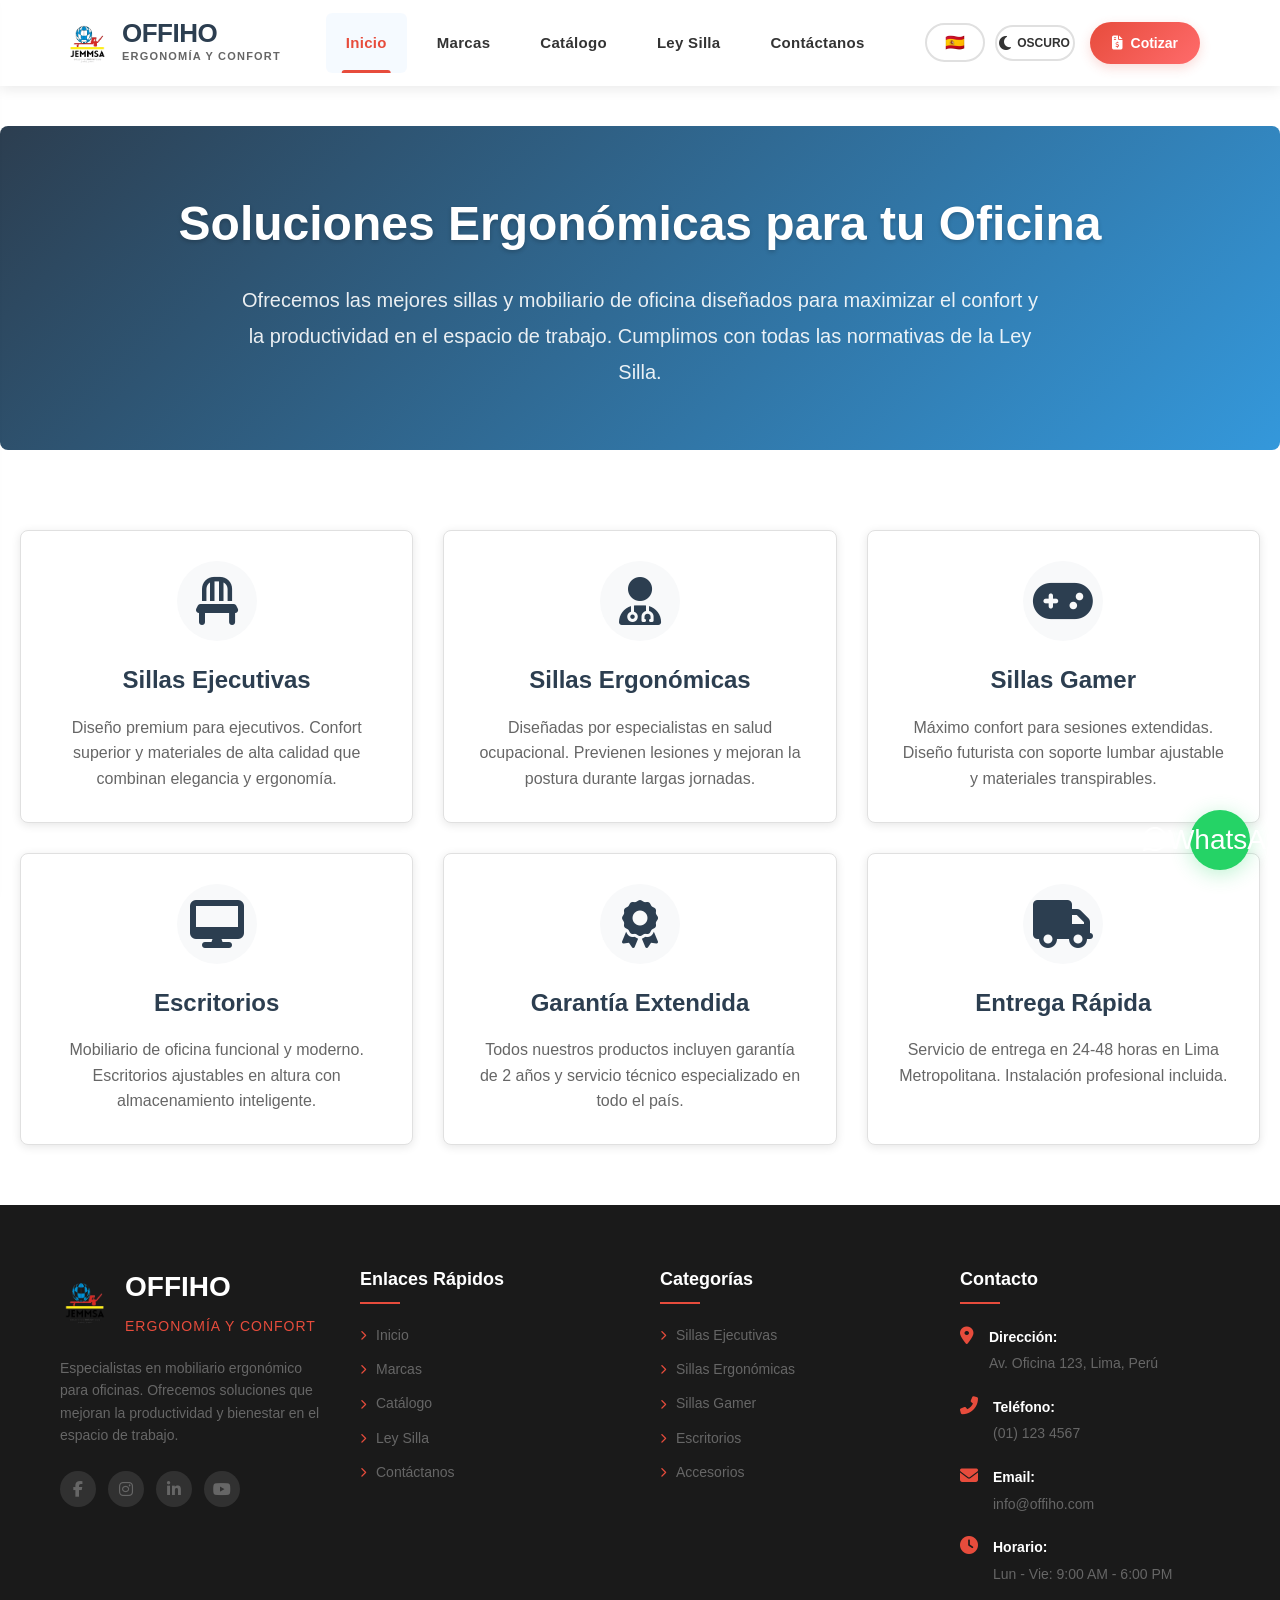
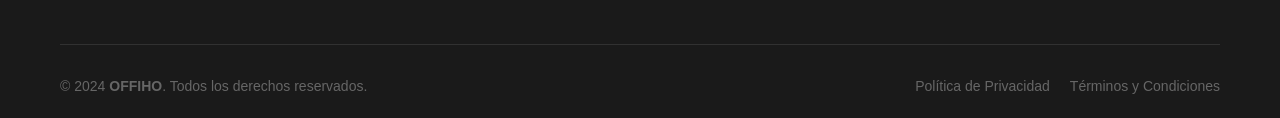
==== index.html @ 3b5506c3 "commit" ====
<!DOCTYPE html>
<html lang="es">
<head>
    <meta charset="UTF-8">
    <meta name="viewport" content="width=device-width, initial-scale=1.0">
    <title>OFFIHO - Soluciones Ergonómicas para Oficina</title>

    <link rel="stylesheet" href="css/styles.css">
    <link rel="stylesheet" href="css/index.css">
    <link rel="stylesheet" href="https://cdnjs.cloudflare.com/ajax/libs/font-awesome/6.4.0/css/all.min.css">
</head>
<body class="theme-transition">
    <!-- El header se cargará dinámicamente aquí -->
    
    <!-- Contenido principal -->
    <main class="main-content">
        <div class="hero-section">
            <h1 class="hero-title" data-translate="heroTitle">Soluciones Ergonómicas para tu Oficina</h1>
            <p class="hero-subtitle" data-translate="heroSubtitle">
                Ofrecemos las mejores sillas y mobiliario de oficina diseñados para maximizar 
                el confort y la productividad en el espacio de trabajo. Cumplimos con todas 
                las normativas de la Ley Silla.
            </p>
        </div>

        <div class="content-grid">
            <div class="content-card">
                <div class="card-icon">
                    <i class="fas fa-chair"></i>
                </div>
                <h3 class="card-title" data-translate="executiveChairs">Sillas Ejecutivas</h3>
                <p class="card-text" data-translate="executiveDesc">
                    Diseño premium para ejecutivos. Confort superior y materiales de alta calidad 
                    que combinan elegancia y ergonomía.
                </p>
            </div>

            <div class="content-card">
                <div class="card-icon">
                    <i class="fas fa-user-md"></i>
                </div>
                <h3 class="card-title" data-translate="ergonomicChairs">Sillas Ergonómicas</h3>
                <p class="card-text" data-translate="ergonomicDesc">
                    Diseñadas por especialistas en salud ocupacional. Previenen lesiones y mejoran 
                    la postura durante largas jornadas.
                </p>
            </div>

            <div class="content-card">
                <div class="card-icon">
                    <i class="fas fa-gamepad"></i>
                </div>
                <h3 class="card-title" data-translate="gamingChairs">Sillas Gamer</h3>
                <p class="card-text" data-translate="gamingDesc">
                    Máximo confort para sesiones extendidas. Diseño futurista con soporte lumbar 
                    ajustable y materiales transpirables.
                </p>
            </div>

            <div class="content-card">
                <div class="card-icon">
                    <i class="fas fa-desktop"></i>
                </div>
                <h3 class="card-title" data-translate="desks">Escritorios</h3>
                <p class="card-text" data-translate="desksDesc">
                    Mobiliario de oficina funcional y moderno. Escritorios ajustables en altura 
                    con almacenamiento inteligente.
                </p>
            </div>

            <div class="content-card">
                <div class="card-icon">
                    <i class="fas fa-award"></i>
                </div>
                <h3 class="card-title" data-translate="warranty">Garantía Extendida</h3>
                <p class="card-text" data-translate="warrantyDesc">
                    Todos nuestros productos incluyen garantía de 2 años y servicio técnico 
                    especializado en todo el país.
                </p>
            </div>

            <div class="content-card">
                <div class="card-icon">
                    <i class="fas fa-truck"></i>
                </div>
                <h3 class="card-title" data-translate="fastDelivery">Entrega Rápida</h3>
                <p class="card-text" data-translate="deliveryDesc">
                    Servicio de entrega en 24-48 horas en Lima Metropolitana. Instalación 
                    profesional incluida.
                </p>
            </div>
        </div>
    </main>

    <!-- Contenedor para el footer -->
    <div id="footer-container"></div>
    
    <!-- Script para cargar componentes -->
    <script src="js/components.js"></script>
    <script src="js/main.js"></script>
</body>
</html>
---- css/styles.css ----
/* ===== VARIABLES CSS ===== */
:root {
    /* Colores principales */
    --primary-color: #2c3e50;
    --secondary-color: #e74c3c;
    --accent-color: #3498db;
    
    /* Tema claro por defecto */
    --bg-color: #ffffff;
    --bg-light: #f8f9fa;
    --bg-dark: #1a1a1a;
    --text-color: #333333;
    --text-light: #666666;
    --border-color: #e0e0e0;
    
    /* Sombras y bordes */
    --shadow: 0 2px 10px rgba(0, 0, 0, 0.1);
    --radius: 8px;
    --transition: all 0.3s ease;
}

/* Modo oscuro */
body.dark-mode {
    --bg-color: #1a252f;
    --bg-light: #2c3e50;
    --bg-dark: #0d1117;
    --text-color: #ecf0f1;
    --text-light: #bdc3c7;
    --border-color: #34495e;
    
    /* Mantener colores principales */
    --primary-color: #3498db;
    --secondary-color: #e74c3c;
    --accent-color: #1abc9c;
}

/* ===== ESTILOS BASE ===== */
* {
    margin: 0;
    padding: 0;
    box-sizing: border-box;
}

body {
    font-family: 'Segoe UI', Tahoma, Geneva, Verdana, sans-serif;
    line-height: 1.6;
    color: var(--text-color);
    background-color: var(--bg-color);
    transition: var(--transition);
    display: flex;
    flex-direction: column;
    min-height: 100vh;
}

.container {
    max-width: 1200px;
    margin: 0 auto;
    padding: 0 20px;
}

/* ===== CLASES DE TRANSICIÓN PARA TEMA ===== */
.theme-transition,
.theme-transition *,
.theme-transition *:before,
.theme-transition *:after {
    transition: background-color 0.3s ease, 
                border-color 0.3s ease, 
                color 0.3s ease,
                box-shadow 0.3s ease;
}

/* ===== ESTILOS ADICIONALES PARA JS ===== */

/* Notificaciones */
.notification {
    position: fixed;
    top: 20px;
    right: 20px;
    background: white;
    border-radius: var(--radius);
    box-shadow: 0 5px 20px rgba(0, 0, 0, 0.15);
    padding: 15px 20px;
    min-width: 300px;
    max-width: 400px;
    transform: translateX(400px);
    transition: transform 0.3s ease;
    z-index: 9999;
    display: flex;
    align-items: center;
    justify-content: space-between;
    border-left: 4px solid var(--primary-color);
}

.notification.show {
    transform: translateX(0);
}

.notification-success {
    border-left-color: #28a745;
}

.notification-error {
    border-left-color: #dc3545;
}

.notification-content {
    display: flex;
    align-items: center;
    gap: 10px;
    flex: 1;
}

.notification-content i {
    font-size: 20px;
}

.notification-success .notification-content i {
    color: #28a745;
}

.notification-error .notification-content i {
    color: #dc3545;
}

.notification-close {
    background: none;
    border: none;
    color: var(--text-light);
    cursor: pointer;
    padding: 5px;
    font-size: 14px;
    transition: color 0.3s ease;
}

.notification-close:hover {
    color: var(--text-color);
}

/* Overlay de búsqueda */
.search-overlay {
    position: fixed;
    top: 0;
    left: 0;
    right: 0;
    bottom: 0;
    background-color: rgba(0, 0, 0, 0.8);
    z-index: 9998;
    display: flex;
    align-items: flex-start;
    justify-content: center;
    opacity: 0;
    visibility: hidden;
    transition: all 0.3s ease;
    padding-top: 100px;
}

.search-overlay.active {
    opacity: 1;
    visibility: visible;
}

.search-container {
    background: white;
    border-radius: var(--radius);
    width: 90%;
    max-width: 600px;
    padding: 30px;
    position: relative;
    transform: translateY(-20px);
    transition: transform 0.3s ease;
}

.search-overlay.active .search-container {
    transform: translateY(0);
}

.search-close {
    position: absolute;
    top: 15px;
    right: 15px;
    background: none;
    border: none;
    font-size: 24px;
    color: var(--text-light);
    cursor: pointer;
    padding: 5px;
    transition: color 0.3s ease;
}

.search-close:hover {
    color: var(--text-color);
}

.search-content h3 {
    margin-bottom: 20px;
    color: var(--primary-color);
    text-align: center;
}

.search-input-group {
    display: flex;
    margin-bottom: 20px;
}

.search-input {
    flex: 1;
    padding: 15px;
    border: 2px solid var(--border-color);
    border-radius: var(--radius) 0 0 var(--radius);
    font-size: 16px;
    transition: border-color 0.3s ease;
}

.search-input:focus {
    outline: none;
    border-color: var(--primary-color);
}

.search-submit {
    background-color: var(--primary-color);
    color: white;
    border: none;
    padding: 0 30px;
    border-radius: 0 var(--radius) var(--radius) 0;
    cursor: pointer;
    font-size: 18px;
    transition: background-color 0.3s ease;
}

.search-submit:hover {
    background-color: var(--secondary-color);
}

.search-suggestions {
    margin-top: 20px;
}

.suggestions-title {
    color: var(--text-light);
    margin-bottom: 10px;
    font-size: 14px;
}

.suggestions-tags {
    display: flex;
    flex-wrap: wrap;
    gap: 10px;
}

.suggestions-tags .tag {
    background-color: var(--bg-light);
    color: var(--text-color);
    padding: 8px 15px;
    border-radius: 20px;
    font-size: 14px;
    cursor: pointer;
    transition: all 0.3s ease;
}

.suggestions-tags .tag:hover {
    background-color: var(--primary-color);
    color: white;
}

/* Formularios */
.form-group {
    margin-bottom: 20px;
}

.form-group label {
    display: block;
    margin-bottom: 8px;
    font-weight: 500;
    color: var(--text-color);
}

.form-control {
    width: 100%;
    padding: 12px 15px;
    border: 2px solid var(--border-color);
    border-radius: var(--radius);
    font-size: 16px;
    transition: all 0.3s ease;
    background-color: white;
}

.form-control:focus {
    outline: none;
    border-color: var(--primary-color);
    box-shadow: 0 0 0 3px rgba(44, 62, 80, 0.1);
}

textarea.form-control {
    min-height: 120px;
    resize: vertical;
}

/* Estados de validación */
.is-invalid .form-control {
    border-color: #dc3545;
}

.is-invalid .form-control:focus {
    border-color: #dc3545;
    box-shadow: 0 0 0 3px rgba(220, 53, 69, 0.1);
}

.is-valid .form-control {
    border-color: #28a745;
}

.invalid-feedback {
    color: #dc3545;
    font-size: 14px;
    margin-top: 5px;
}

/* Botones */
.btn {
    display: inline-block;
    padding: 12px 30px;
    background-color: var(--primary-color);
    color: white;
    border: none;
    border-radius: var(--radius);
    font-size: 16px;
    font-weight: 500;
    cursor: pointer;
    text-decoration: none;
    transition: all 0.3s ease;
    text-align: center;
}

.btn:hover {
    background-color: var(--secondary-color);
    transform: translateY(-2px);
    box-shadow: 0 5px 15px rgba(0, 0, 0, 0.1);
}

.btn-primary {
    background-color: var(--primary-color);
}

.btn-secondary {
    background-color: var(--secondary-color);
}

.btn-outline {
    background-color: transparent;
    border: 2px solid var(--primary-color);
    color: var(--primary-color);
}

.btn-outline:hover {
    background-color: var(--primary-color);
    color: white;
}

/* Preloader */
#preloader {
    position: fixed;
    top: 0;
    left: 0;
    right: 0;
    bottom: 0;
    background-color: white;
    z-index: 9999;
    display: flex;
    align-items: center;
    justify-content: center;
    transition: opacity 0.3s ease;
}

#preloader.loaded {
    opacity: 0;
}

.loader {
    width: 50px;
    height: 50px;
    border: 3px solid var(--bg-light);
    border-top-color: var(--primary-color);
    border-radius: 50%;
    animation: spin 1s linear infinite;
}

@keyframes spin {
    to {
        transform: rotate(360deg);
    }
}

/* ===== TEMAS ===== */
.theme-transition {
    transition: var(--transition);
}

/* ===== MEDIA QUERIES GLOBALES ===== */
@media (max-width: 768px) {
    .container {
        padding: 0 15px;
    }
    
    .notification {
        min-width: auto;
        width: calc(100% - 40px);
        right: 20px;
        left: 20px;
    }
    
    .search-overlay {
        padding-top: 50px;
    }
    
    .search-container {
        width: 95%;
        padding: 20px;
    }
    
    .suggestions-tags {
        justify-content: center;
    }
}

@media (max-width: 480px) {
    .container {
        padding: 0 10px;
    }
}
---- css/index.css ----
/* ===== ESTILOS ESPECÍFICOS PARA INDEX.HTML ===== */

/* Contenido principal */
.main-content {
    flex: 1;
    padding: 40px 0;
}

/* Sección hero */
.hero-section {
    text-align: center;
    padding: 60px 20px;
    background: linear-gradient(135deg, var(--primary-color), var(--accent-color));
    color: white;
    margin-bottom: 60px;
    border-radius: var(--radius);
}

.hero-title {
    font-size: 48px;
    margin-bottom: 20px;
    font-weight: 700;
    text-shadow: 0 2px 4px rgba(0, 0, 0, 0.2);
}

.hero-subtitle {
    font-size: 20px;
    max-width: 800px;
    margin: 0 auto;
    opacity: 0.9;
    line-height: 1.8;
}

/* Grid de contenido */
.content-grid {
    display: grid;
    grid-template-columns: repeat(auto-fit, minmax(300px, 1fr));
    gap: 30px;
    padding: 20px;
}

/* Tarjetas de contenido */
.content-card {
    background: var(--bg-color);
    border-radius: var(--radius);
    padding: 30px;
    box-shadow: var(--shadow);
    transition: var(--transition);
    text-align: center;
    border: 1px solid var(--border-color);
    height: 100%;
    display: flex;
    flex-direction: column;
    align-items: center;
}

.content-card:hover {
    transform: translateY(-10px);
    box-shadow: 0 15px 30px rgba(0, 0, 0, 0.15);
    border-color: var(--primary-color);
}

.card-icon {
    font-size: 48px;
    color: var(--primary-color);
    margin-bottom: 20px;
    width: 80px;
    height: 80px;
    display: flex;
    align-items: center;
    justify-content: center;
    background: var(--bg-light);
    border-radius: 50%;
    transition: var(--transition);
}

.content-card:hover .card-icon {
    background: var(--primary-color);
    color: white;
    transform: scale(1.1);
}

.card-title {
    font-size: 24px;
    margin-bottom: 15px;
    color: var(--primary-color);
    font-weight: 600;
}

.card-text {
    color: var(--text-light);
    line-height: 1.6;
    flex: 1;
}

/* Efectos especiales */
@keyframes fadeInUp {
    from {
        opacity: 0;
        transform: translateY(30px);
    }
    to {
        opacity: 1;
        transform: translateY(0);
    }
}

.hero-section {
    animation: fadeInUp 0.8s ease-out;
}

.content-card {
    animation: fadeInUp 0.6s ease-out;
    animation-fill-mode: both;
}

.content-card:nth-child(1) { animation-delay: 0.1s; }
.content-card:nth-child(2) { animation-delay: 0.2s; }
.content-card:nth-child(3) { animation-delay: 0.3s; }
.content-card:nth-child(4) { animation-delay: 0.4s; }
.content-card:nth-child(5) { animation-delay: 0.5s; }
.content-card:nth-child(6) { animation-delay: 0.6s; }

/* Llamada a la acción */
.cta-section {
    text-align: center;
    padding: 80px 20px;
    margin-top: 60px;
    background: linear-gradient(135deg, var(--secondary-color), var(--accent-color));
    color: white;
    border-radius: var(--radius);
}

.cta-title {
    font-size: 36px;
    margin-bottom: 20px;
    font-weight: 700;
}

.cta-subtitle {
    font-size: 18px;
    max-width: 600px;
    margin: 0 auto 30px;
    opacity: 0.9;
}

.cta-buttons {
    display: flex;
    gap: 20px;
    justify-content: center;
    flex-wrap: wrap;
}

.cta-button {
    padding: 15px 40px;
    font-size: 18px;
    font-weight: 600;
    border-radius: 50px;
    text-decoration: none;
    transition: all 0.3s ease;
}

.cta-button.primary {
    background: white;
    color: var(--primary-color);
    border: 2px solid white;
}

.cta-button.primary:hover {
    background: transparent;
    color: white;
    transform: translateY(-3px);
}

.cta-button.secondary {
    background: transparent;
    color: white;
    border: 2px solid white;
}

.cta-button.secondary:hover {
    background: white;
    color: var(--primary-color);
    transform: translateY(-3px);
}

/* ===== MEDIA QUERIES PARA INDEX ===== */
@media (max-width: 1024px) {
    .hero-title {
        font-size: 42px;
    }
    
    .content-grid {
        grid-template-columns: repeat(auto-fit, minmax(280px, 1fr));
        gap: 25px;
    }
}

@media (max-width: 768px) {
    .main-content {
        padding: 30px 0;
    }
    
    .hero-section {
        padding: 40px 15px;
        margin-bottom: 40px;
    }
    
    .hero-title {
        font-size: 32px;
        margin-bottom: 15px;
    }
    
    .hero-subtitle {
        font-size: 18px;
        padding: 0 10px;
    }
    
    .content-grid {
        grid-template-columns: 1fr;
        gap: 20px;
        padding: 10px;
    }
    
    .content-card {
        padding: 25px 20px;
    }
    
    .card-icon {
        font-size: 40px;
        width: 70px;
        height: 70px;
    }
    
    .card-title {
        font-size: 22px;
    }
    
    .cta-section {
        padding: 60px 15px;
        margin-top: 40px;
    }
    
    .cta-title {
        font-size: 28px;
    }
    
    .cta-subtitle {
        font-size: 16px;
    }
    
    .cta-buttons {
        flex-direction: column;
        align-items: center;
    }
    
    .cta-button {
        width: 100%;
        max-width: 300px;
    }
}

@media (max-width: 480px) {
    .hero-title {
        font-size: 28px;
    }
    
    .hero-subtitle {
        font-size: 16px;
    }
    
    .content-card {
        padding: 20px 15px;
    }
    
    .card-icon {
        font-size: 36px;
        width: 60px;
        height: 60px;
    }
    
    .card-title {
        font-size: 20px;
    }
    
    .card-text {
        font-size: 15px;
    }
    
    .cta-title {
        font-size: 24px;
    }
    
    .cta-subtitle {
        font-size: 15px;
    }
}
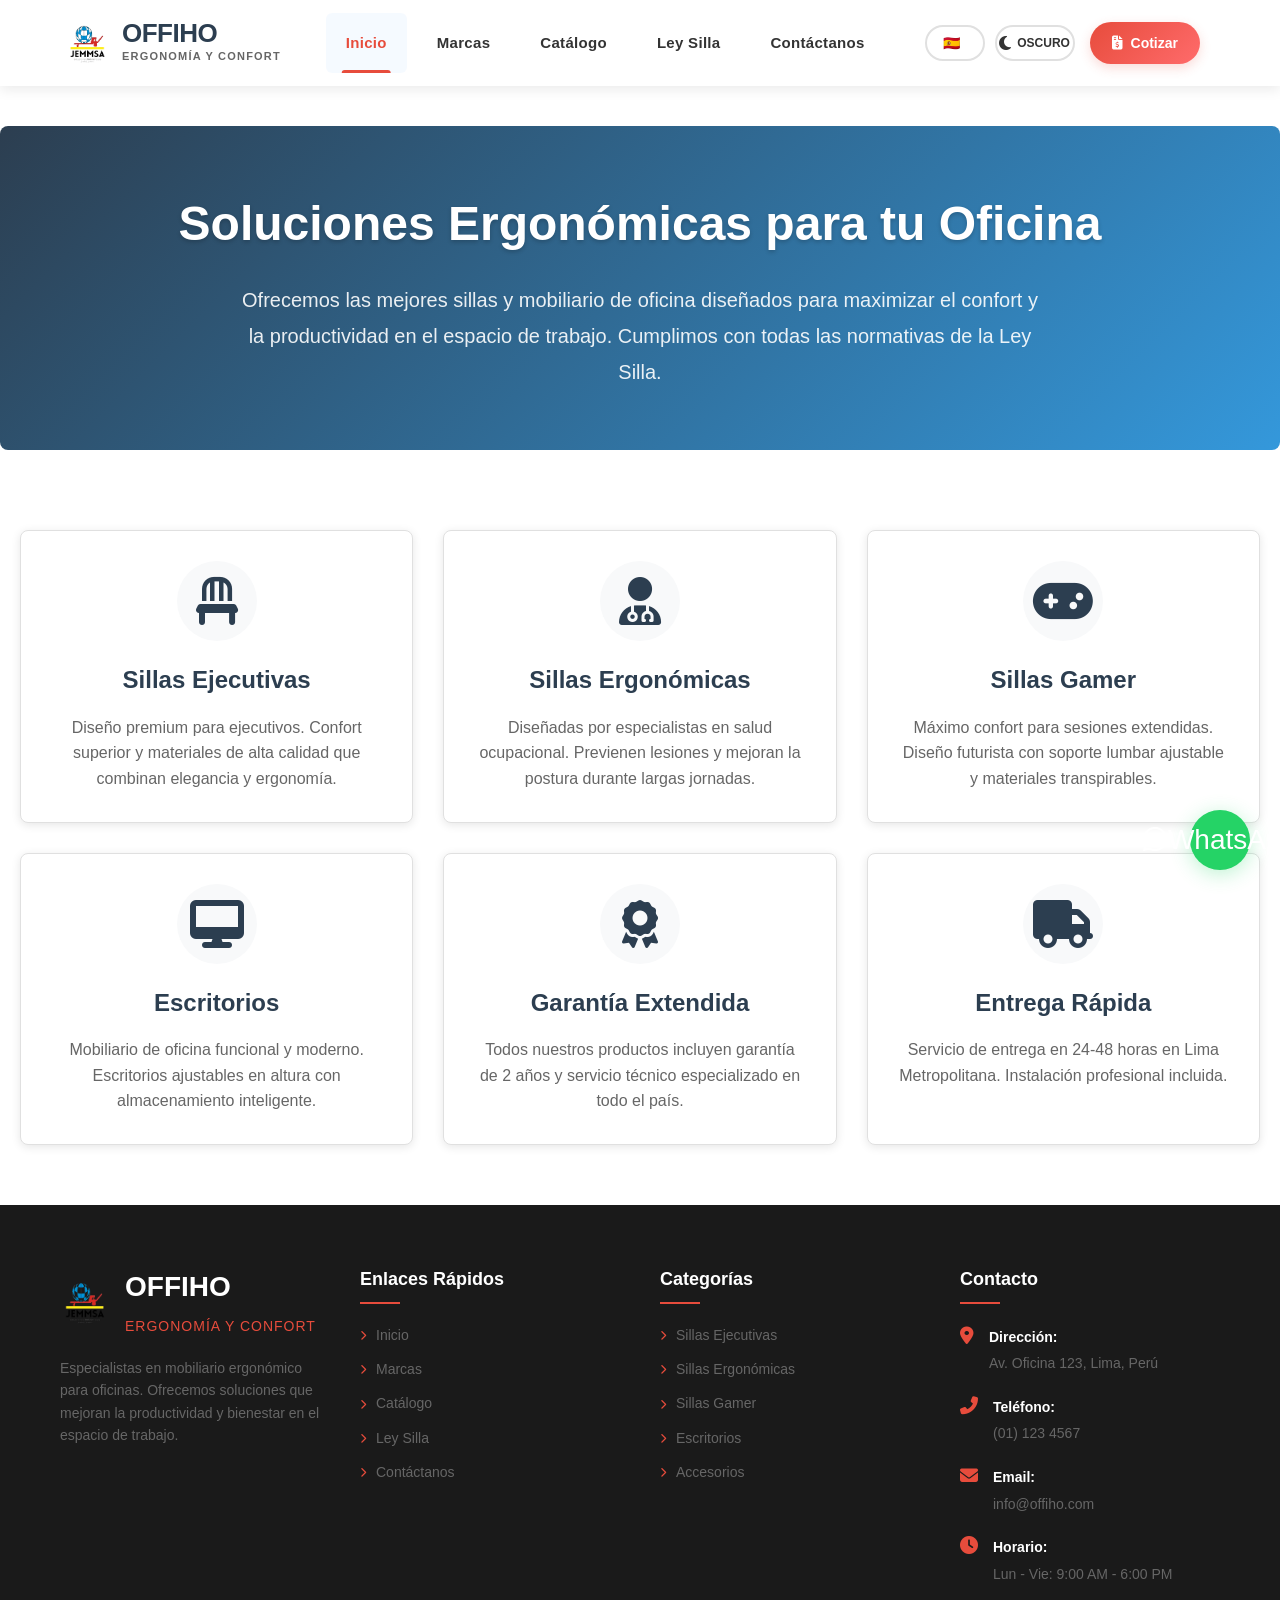
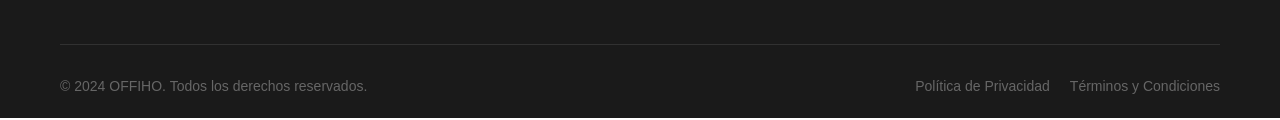
==== commit ba77527b: "inicios" ====
--- a/index.html
+++ b/index.html
@@ -3,7 +3,9 @@
 <head>
     <meta charset="UTF-8">
     <meta name="viewport" content="width=device-width, initial-scale=1.0">
-    <title>OFFIHO - Soluciones Ergonómicas para Oficina</title>
+    <title>
+        OFFIHO - Soluciones Ergonómicas para Oficina
+    </title>
 
     <link rel="stylesheet" href="css/styles.css">
     <link rel="stylesheet" href="css/index.css">
@@ -15,11 +17,21 @@
     <!-- Contenido principal -->
     <main class="main-content">
         <div class="hero-section">
-            <h1 class="hero-title" data-translate="heroTitle">Soluciones Ergonómicas para tu Oficina</h1>
-            <p class="hero-subtitle" data-translate="heroSubtitle">
-                Ofrecemos las mejores sillas y mobiliario de oficina diseñados para maximizar 
-                el confort y la productividad en el espacio de trabajo. Cumplimos con todas 
-                las normativas de la Ley Silla.
+            <h1 class="hero-title">
+                <span class="es-lang">Soluciones Ergonómicas para tu Oficina</span>
+                <span class="en-lang">Ergonomic Solutions for Your Office</span>
+            </h1>
+            <p class="hero-subtitle">
+                <span class="es-lang">
+                    Ofrecemos las mejores sillas y mobiliario de oficina diseñados para maximizar 
+                    el confort y la productividad en el espacio de trabajo. Cumplimos con todas 
+                    las normativas de la Ley Silla.
+                </span>
+                <span class="en-lang">
+                    We offer the best chairs and office furniture designed to maximize 
+                    comfort and productivity in the workspace. We comply with all 
+                    Chair Law regulations.
+                </span>
             </p>
         </div>
 
@@ -28,10 +40,19 @@
                 <div class="card-icon">
                     <i class="fas fa-chair"></i>
                 </div>
-                <h3 class="card-title" data-translate="executiveChairs">Sillas Ejecutivas</h3>
-                <p class="card-text" data-translate="executiveDesc">
-                    Diseño premium para ejecutivos. Confort superior y materiales de alta calidad 
-                    que combinan elegancia y ergonomía.
+                <h3 class="card-title">
+                    <span class="es-lang">Sillas Ejecutivas</span>
+                    <span class="en-lang">Executive Chairs</span>
+                </h3>
+                <p class="card-text">
+                    <span class="es-lang">
+                        Diseño premium para ejecutivos. Confort superior y materiales de alta calidad 
+                        que combinan elegancia y ergonomía.
+                    </span>
+                    <span class="en-lang">
+                        Premium design for executives. Superior comfort and high-quality materials 
+                        that combine elegance and ergonomics.
+                    </span>
                 </p>
             </div>
 
@@ -39,10 +60,19 @@
                 <div class="card-icon">
                     <i class="fas fa-user-md"></i>
                 </div>
-                <h3 class="card-title" data-translate="ergonomicChairs">Sillas Ergonómicas</h3>
-                <p class="card-text" data-translate="ergonomicDesc">
-                    Diseñadas por especialistas en salud ocupacional. Previenen lesiones y mejoran 
-                    la postura durante largas jornadas.
+                <h3 class="card-title">
+                    <span class="es-lang">Sillas Ergonómicas</span>
+                    <span class="en-lang">Ergonomic Chairs</span>
+                </h3>
+                <p class="card-text">
+                    <span class="es-lang">
+                        Diseñadas por especialistas en salud ocupacional. Previenen lesiones y mejoran 
+                        la postura durante largas jornadas.
+                    </span>
+                    <span class="en-lang">
+                        Designed by occupational health specialists. Prevent injuries and improve 
+                        posture during long workdays.
+                    </span>
                 </p>
             </div>
 
@@ -50,10 +80,19 @@
                 <div class="card-icon">
                     <i class="fas fa-gamepad"></i>
                 </div>
-                <h3 class="card-title" data-translate="gamingChairs">Sillas Gamer</h3>
-                <p class="card-text" data-translate="gamingDesc">
-                    Máximo confort para sesiones extendidas. Diseño futurista con soporte lumbar 
-                    ajustable y materiales transpirables.
+                <h3 class="card-title">
+                    <span class="es-lang">Sillas Gamer</span>
+                    <span class="en-lang">Gaming Chairs</span>
+                </h3>
+                <p class="card-text">
+                    <span class="es-lang">
+                        Máximo confort para sesiones extendidas. Diseño futurista con soporte lumbar 
+                        ajustable y materiales transpirables.
+                    </span>
+                    <span class="en-lang">
+                        Maximum comfort for extended sessions. Futuristic design with adjustable 
+                        lumbar support and breathable materials.
+                    </span>
                 </p>
             </div>
 
@@ -61,10 +100,19 @@
                 <div class="card-icon">
                     <i class="fas fa-desktop"></i>
                 </div>
-                <h3 class="card-title" data-translate="desks">Escritorios</h3>
-                <p class="card-text" data-translate="desksDesc">
-                    Mobiliario de oficina funcional y moderno. Escritorios ajustables en altura 
-                    con almacenamiento inteligente.
+                <h3 class="card-title">
+                    <span class="es-lang">Escritorios</span>
+                    <span class="en-lang">Desks</span>
+                </h3>
+                <p class="card-text">
+                    <span class="es-lang">
+                        Mobiliario de oficina funcional y moderno. Escritorios ajustables en altura 
+                        con almacenamiento inteligente.
+                    </span>
+                    <span class="en-lang">
+                        Functional and modern office furniture. Height-adjustable desks 
+                        with smart storage solutions.
+                    </span>
                 </p>
             </div>
 
@@ -72,10 +120,19 @@
                 <div class="card-icon">
                     <i class="fas fa-award"></i>
                 </div>
-                <h3 class="card-title" data-translate="warranty">Garantía Extendida</h3>
-                <p class="card-text" data-translate="warrantyDesc">
-                    Todos nuestros productos incluyen garantía de 2 años y servicio técnico 
-                    especializado en todo el país.
+                <h3 class="card-title">
+                    <span class="es-lang">Garantía Extendida</span>
+                    <span class="en-lang">Extended Warranty</span>
+                </h3>
+                <p class="card-text">
+                    <span class="es-lang">
+                        Todos nuestros productos incluyen garantía de 2 años y servicio técnico 
+                        especializado en todo el país.
+                    </span>
+                    <span class="en-lang">
+                        All our products include a 2-year warranty and specialized technical 
+                        service nationwide.
+                    </span>
                 </p>
             </div>
 
@@ -83,10 +140,19 @@
                 <div class="card-icon">
                     <i class="fas fa-truck"></i>
                 </div>
-                <h3 class="card-title" data-translate="fastDelivery">Entrega Rápida</h3>
-                <p class="card-text" data-translate="deliveryDesc">
-                    Servicio de entrega en 24-48 horas en Lima Metropolitana. Instalación 
-                    profesional incluida.
+                <h3 class="card-title">
+                    <span class="es-lang">Entrega Rápida</span>
+                    <span class="en-lang">Fast Delivery</span>
+                </h3>
+                <p class="card-text">
+                    <span class="es-lang">
+                        Servicio de entrega en 24-48 horas en Lima Metropolitana. Instalación 
+                        profesional incluida.
+                    </span>
+                    <span class="en-lang">
+                        Delivery service in 24-48 hours in Metropolitan Lima. Professional 
+                        installation included.
+                    </span>
                 </p>
             </div>
         </div>
--- a/css/styles.css
+++ b/css/styles.css
@@ -426,4 +426,113 @@
     .container {
         padding: 0 10px;
     }
+}
+
+/* Para ocultar/mostrar idiomas */
+.es-lang {
+    display: inline;
+}
+
+.en-lang {
+    display: none;
+}
+
+body.lang-en .es-lang {
+    display: none;
+}
+
+body.lang-en .en-lang {
+    display: inline;
+}
+
+/* Para elementos de bloque como párrafos */
+.hero-subtitle .es-lang,
+.hero-subtitle .en-lang,
+.card-text .es-lang,
+.card-text .en-lang {
+    display: block;
+}
+
+
+/* Para elementos de bloque */
+p .es-lang, p .en-lang,
+.hero-subtitle .es-lang, .hero-subtitle .en-lang,
+.card-text .es-lang, .card-text .en-lang {
+    display: block;
+}
+
+/* Sistema ANTIGUO (para compatibilidad) - OCULTAR */
+[data-translate] {
+    display: none !important;
+}
+
+/* Mostrar solo el sistema nuevo */
+body:not(.lang-en) [data-translate="es"] {
+    display: inline !important;
+}
+
+body.lang-en [data-translate="en"] {
+    display: inline !important;
+}
+
+/* Sidebar */
+.sidebar {
+    position: fixed;
+    top: 0;
+    left: -300px;
+    width: 300px;
+    height: 100%;
+    background: var(--bg-primary);
+    box-shadow: 2px 0 10px rgba(0,0,0,0.1);
+    z-index: 1000;
+    transition: left 0.3s ease;
+    overflow-y: auto;
+}
+
+.sidebar.active {
+    left: 0;
+}
+
+.sidebar-overlay {
+    position: fixed;
+    top: 0;
+    left: 0;
+    width: 100%;
+    height: 100%;
+    background: rgba(0,0,0,0.5);
+    z-index: 999;
+    opacity: 0;
+    visibility: hidden;
+    transition: opacity 0.3s ease;
+}
+
+.sidebar-overlay.active {
+    opacity: 1;
+    visibility: visible;
+}
+
+/* Botón sidebar en móvil */
+@media (max-width: 768px) {
+    .sidebar-toggle {
+        display: flex !important;
+    }
+    
+    .nav-main-container {
+        display: none;
+    }
+}
+
+/* Botón sidebar en escritorio */
+@media (min-width: 769px) {
+    .sidebar-toggle {
+        display: none !important;
+    }
+    
+    .sidebar {
+        display: none;
+    }
+    
+    .sidebar-overlay {
+        display: none;
+    }
 }
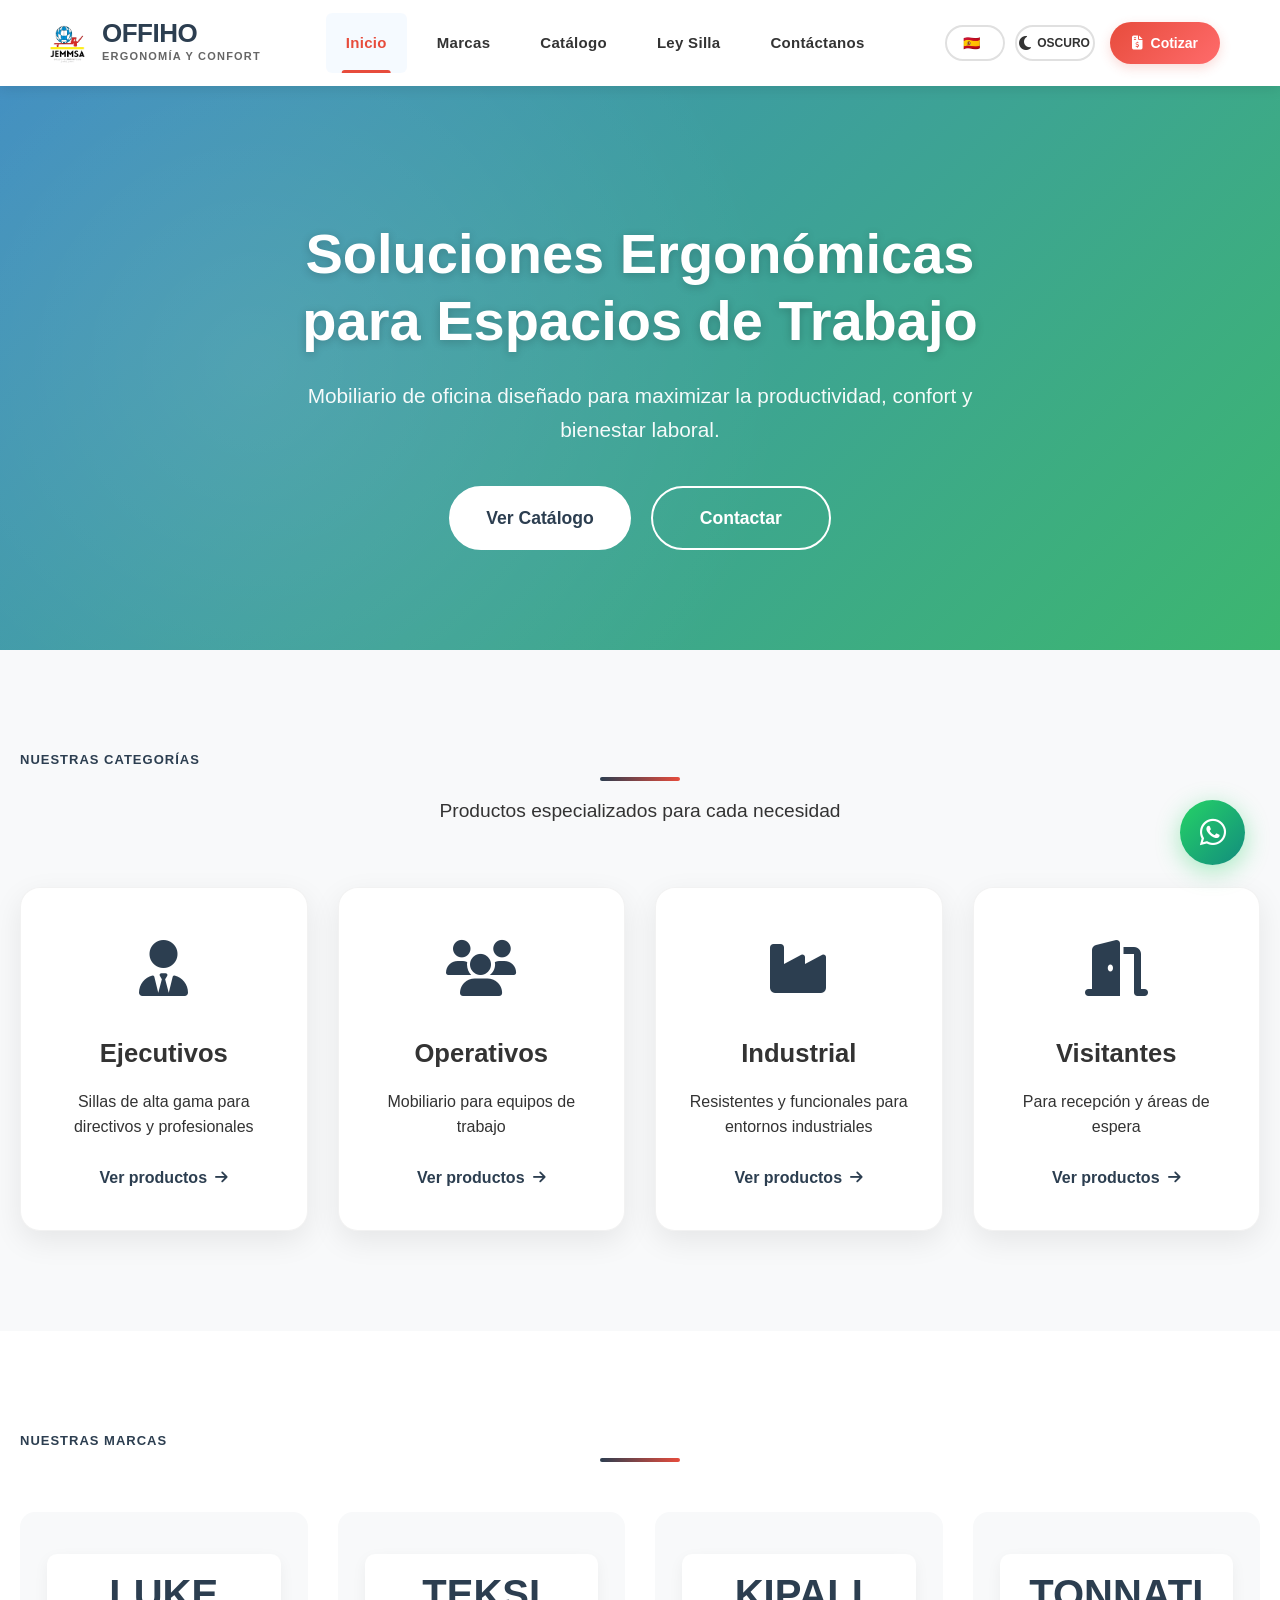
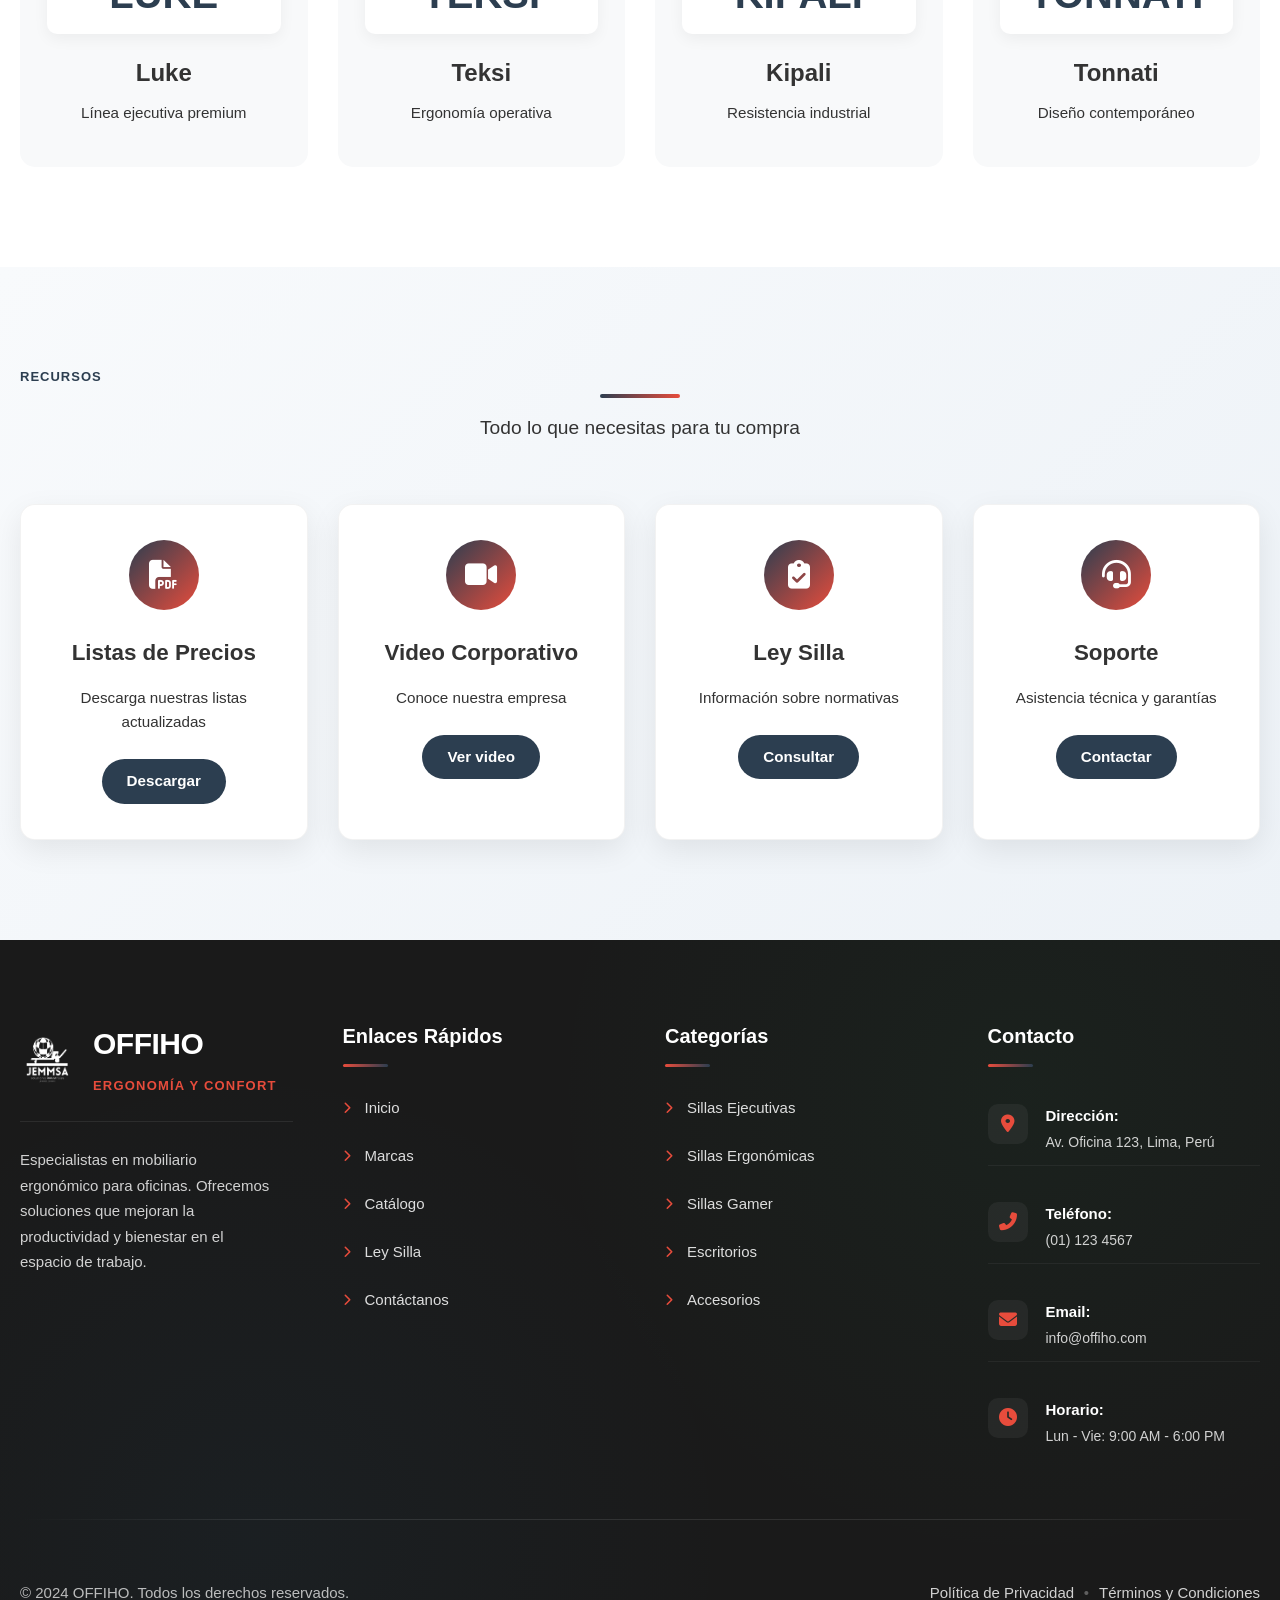
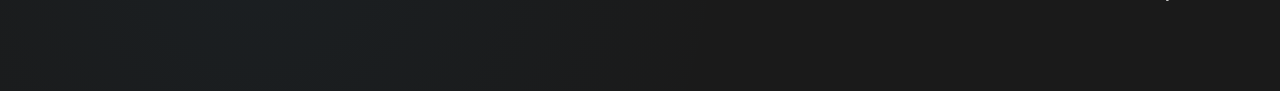
==== commit 6078b27b: "inicios" ====
--- a/index.html
+++ b/index.html
@@ -3,166 +3,298 @@
 <head>
     <meta charset="UTF-8">
     <meta name="viewport" content="width=device-width, initial-scale=1.0">
-    <title>
-        OFFIHO - Soluciones Ergonómicas para Oficina
-    </title>
-
+    <title>OFFIHO - Mobiliario Ergonómico de Oficina</title>
     <link rel="stylesheet" href="css/styles.css">
     <link rel="stylesheet" href="css/index.css">
     <link rel="stylesheet" href="https://cdnjs.cloudflare.com/ajax/libs/font-awesome/6.4.0/css/all.min.css">
 </head>
 <body class="theme-transition">
-    <!-- El header se cargará dinámicamente aquí -->
+    <!-- Header cargado dinámicamente -->
     
-    <!-- Contenido principal -->
     <main class="main-content">
-        <div class="hero-section">
-            <h1 class="hero-title">
-                <span class="es-lang">Soluciones Ergonómicas para tu Oficina</span>
-                <span class="en-lang">Ergonomic Solutions for Your Office</span>
-            </h1>
-            <p class="hero-subtitle">
-                <span class="es-lang">
-                    Ofrecemos las mejores sillas y mobiliario de oficina diseñados para maximizar 
-                    el confort y la productividad en el espacio de trabajo. Cumplimos con todas 
-                    las normativas de la Ley Silla.
-                </span>
-                <span class="en-lang">
-                    We offer the best chairs and office furniture designed to maximize 
-                    comfort and productivity in the workspace. We comply with all 
-                    Chair Law regulations.
-                </span>
-            </p>
-        </div>
-
-        <div class="content-grid">
-            <div class="content-card">
-                <div class="card-icon">
-                    <i class="fas fa-chair"></i>
-                </div>
-                <h3 class="card-title">
-                    <span class="es-lang">Sillas Ejecutivas</span>
-                    <span class="en-lang">Executive Chairs</span>
-                </h3>
-                <p class="card-text">
-                    <span class="es-lang">
-                        Diseño premium para ejecutivos. Confort superior y materiales de alta calidad 
-                        que combinan elegancia y ergonomía.
-                    </span>
-                    <span class="en-lang">
-                        Premium design for executives. Superior comfort and high-quality materials 
-                        that combine elegance and ergonomics.
-                    </span>
-                </p>
+        <!-- Hero Section -->
+        <section class="hero-section">
+            <div class="container">
+                <div class="hero-content">
+                    <h1 class="hero-title">
+                        <span class="es-lang">Soluciones Ergonómicas para Espacios de Trabajo</span>
+                        <span class="en-lang">Ergonomic Solutions for Workspaces</span>
+                    </h1>
+                    <p class="hero-subtitle">
+                        <span class="es-lang">Mobiliario de oficina diseñado para maximizar la productividad, confort y bienestar laboral.</span>
+                        <span class="en-lang">Office furniture designed to maximize productivity, comfort, and workplace wellness.</span>
+                    </p>
+                    <div class="hero-buttons">
+                        <a href="catalogo.html" class="btn btn-primary">
+                            <span class="es-lang">Ver Catálogo</span>
+                            <span class="en-lang">View Catalog</span>
+                        </a>
+                        <a href="contactanos.html" class="btn btn-secondary">
+                            <span class="es-lang">Contactar</span>
+                            <span class="en-lang">Contact Us</span>
+                        </a>
+                    </div>
+                </div>
             </div>
-
-            <div class="content-card">
-                <div class="card-icon">
-                    <i class="fas fa-user-md"></i>
-                </div>
-                <h3 class="card-title">
-                    <span class="es-lang">Sillas Ergonómicas</span>
-                    <span class="en-lang">Ergonomic Chairs</span>
-                </h3>
-                <p class="card-text">
-                    <span class="es-lang">
-                        Diseñadas por especialistas en salud ocupacional. Previenen lesiones y mejoran 
-                        la postura durante largas jornadas.
-                    </span>
-                    <span class="en-lang">
-                        Designed by occupational health specialists. Prevent injuries and improve 
-                        posture during long workdays.
-                    </span>
-                </p>
+        </section>
+
+        <!-- Categorías -->
+        <section class="categories-section">
+            <div class="container">
+                <div class="section-header">
+                    <h2 class="section-title">
+                        <span class="es-lang">Nuestras Categorías</span>
+                        <span class="en-lang">Our Categories</span>
+                    </h2>
+                    <p class="section-description">
+                        <span class="es-lang">Productos especializados para cada necesidad</span>
+                        <span class="en-lang">Specialized products for every need</span>
+                    </p>
+                </div>
+
+                <div class="categories-grid">
+                    <!-- Categoría 1 -->
+                    <div class="category-card">
+                        <div class="category-icon">
+                            <i class="fas fa-user-tie"></i>
+                        </div>
+                        <div class="category-content">
+                            <h3 class="category-title">
+                                <span class="es-lang">Ejecutivos</span>
+                                <span class="en-lang">Executive</span>
+                            </h3>
+                            <p class="category-description">
+                                <span class="es-lang">Sillas de alta gama para directivos y profesionales</span>
+                                <span class="en-lang">High-end chairs for executives and professionals</span>
+                            </p>
+                            <a href="catalogo.html?categoria=ejecutivos" class="category-link">
+                                <span class="es-lang">Ver productos</span>
+                                <span class="en-lang">View products</span> <i class="fas fa-arrow-right"></i>
+                            </a>
+                        </div>
+                    </div>
+
+                    <!-- Categoría 2 -->
+                    <div class="category-card">
+                        <div class="category-icon">
+                            <i class="fas fa-users"></i>
+                        </div>
+                        <div class="category-content">
+                            <h3 class="category-title">
+                                <span class="es-lang">Operativos</span>
+                                <span class="en-lang">Operational</span>
+                            </h3>
+                            <p class="category-description">
+                                <span class="es-lang">Mobiliario para equipos de trabajo</span>
+                                <span class="en-lang">Furniture for work teams</span>
+                            </p>
+                            <a href="catalogo.html?categoria=operativos" class="category-link">
+                                <span class="es-lang">Ver productos</span>
+                                <span class="en-lang">View products</span> <i class="fas fa-arrow-right"></i>
+                            </a>
+                        </div>
+                    </div>
+
+                    <!-- Categoría 3 -->
+                    <div class="category-card">
+                        <div class="category-icon">
+                            <i class="fas fa-industry"></i>
+                        </div>
+                        <div class="category-content">
+                            <h3 class="category-title">
+                                <span class="es-lang">Industrial</span>
+                                <span class="en-lang">Industrial</span>
+                            </h3>
+                            <p class="category-description">
+                                <span class="es-lang">Resistentes y funcionales para entornos industriales</span>
+                                <span class="en-lang">Resistant and functional for industrial environments</span>
+                            </p>
+                            <a href="catalogo.html?categoria=industrial" class="category-link">
+                                <span class="es-lang">Ver productos</span>
+                                <span class="en-lang">View products</span> <i class="fas fa-arrow-right"></i>
+                            </a>
+                        </div>
+                    </div>
+
+                    <!-- Categoría 4 -->
+                    <div class="category-card">
+                        <div class="category-icon">
+                            <i class="fas fa-door-open"></i>
+                        </div>
+                        <div class="category-content">
+                            <h3 class="category-title">
+                                <span class="es-lang">Visitantes</span>
+                                <span class="en-lang">Visitors</span>
+                            </h3>
+                            <p class="category-description">
+                                <span class="es-lang">Para recepción y áreas de espera</span>
+                                <span class="en-lang">For reception and waiting areas</span>
+                            </p>
+                            <a href="catalogo.html?categoria=visitantes" class="category-link">
+                                <span class="es-lang">Ver productos</span>
+                                <span class="en-lang">View products</span> <i class="fas fa-arrow-right"></i>
+                            </a>
+                        </div>
+                    </div>
+                </div>
             </div>
-
-            <div class="content-card">
-                <div class="card-icon">
-                    <i class="fas fa-gamepad"></i>
-                </div>
-                <h3 class="card-title">
-                    <span class="es-lang">Sillas Gamer</span>
-                    <span class="en-lang">Gaming Chairs</span>
-                </h3>
-                <p class="card-text">
-                    <span class="es-lang">
-                        Máximo confort para sesiones extendidas. Diseño futurista con soporte lumbar 
-                        ajustable y materiales transpirables.
-                    </span>
-                    <span class="en-lang">
-                        Maximum comfort for extended sessions. Futuristic design with adjustable 
-                        lumbar support and breathable materials.
-                    </span>
-                </p>
+        </section>
+
+        <!-- Marcas Destacadas -->
+        <section class="brands-section">
+            <div class="container">
+                <div class="section-header">
+                    <h2 class="section-title">
+                        <span class="es-lang">Nuestras Marcas</span>
+                        <span class="en-lang">Our Brands</span>
+                    </h2>
+                </div>
+                
+                <div class="brands-grid">
+                    <div class="brand-card">
+                        <div class="brand-logo">LUKE</div>
+                        <h3 class="brand-name">Luke</h3>
+                        <p class="brand-description">
+                            <span class="es-lang">Línea ejecutiva premium</span>
+                            <span class="en-lang">Premium executive line</span>
+                        </p>
+                    </div>
+                    
+                    <div class="brand-card">
+                        <div class="brand-logo">TEKSI</div>
+                        <h3 class="brand-name">Teksi</h3>
+                        <p class="brand-description">
+                            <span class="es-lang">Ergonomía operativa</span>
+                            <span class="en-lang">Operational ergonomics</span>
+                        </p>
+                    </div>
+                    
+                    <div class="brand-card">
+                        <div class="brand-logo">KIPALI</div>
+                        <h3 class="brand-name">Kipali</h3>
+                        <p class="brand-description">
+                            <span class="es-lang">Resistencia industrial</span>
+                            <span class="en-lang">Industrial resistance</span>
+                        </p>
+                    </div>
+                    
+                    <div class="brand-card">
+                        <div class="brand-logo">TONNATI</div>
+                        <h3 class="brand-name">Tonnati</h3>
+                        <p class="brand-description">
+                            <span class="es-lang">Diseño contemporáneo</span>
+                            <span class="en-lang">Contemporary design</span>
+                        </p>
+                    </div>
+                </div>
             </div>
-
-            <div class="content-card">
-                <div class="card-icon">
-                    <i class="fas fa-desktop"></i>
-                </div>
-                <h3 class="card-title">
-                    <span class="es-lang">Escritorios</span>
-                    <span class="en-lang">Desks</span>
-                </h3>
-                <p class="card-text">
-                    <span class="es-lang">
-                        Mobiliario de oficina funcional y moderno. Escritorios ajustables en altura 
-                        con almacenamiento inteligente.
-                    </span>
-                    <span class="en-lang">
-                        Functional and modern office furniture. Height-adjustable desks 
-                        with smart storage solutions.
-                    </span>
-                </p>
+        </section>
+
+        <!-- Recursos -->
+        <section class="resources-section">
+            <div class="container">
+                <div class="section-header">
+                    <h2 class="section-title">
+                        <span class="es-lang">Recursos</span>
+                        <span class="en-lang">Resources</span>
+                    </h2>
+                    <p class="section-description">
+                        <span class="es-lang">Todo lo que necesitas para tu compra</span>
+                        <span class="en-lang">Everything you need for your purchase</span>
+                    </p>
+                </div>
+
+                <div class="resources-grid">
+                    <div class="resource-card">
+                        <div class="resource-icon">
+                            <i class="fas fa-file-pdf"></i>
+                        </div>
+                        <div class="resource-content">
+                            <h3 class="resource-title">
+                                <span class="es-lang">Listas de Precios</span>
+                                <span class="en-lang">Price Lists</span>
+                            </h3>
+                            <p class="resource-description">
+                                <span class="es-lang">Descarga nuestras listas actualizadas</span>
+                                <span class="en-lang">Download our updated lists</span>
+                            </p>
+                            <a href="#" class="resource-link">
+                                <span class="es-lang">Descargar</span>
+                                <span class="en-lang">Download</span>
+                            </a>
+                        </div>
+                    </div>
+
+                    <div class="resource-card">
+                        <div class="resource-icon">
+                            <i class="fas fa-video"></i>
+                        </div>
+                        <div class="resource-content">
+                            <h3 class="resource-title">
+                                <span class="es-lang">Video Corporativo</span>
+                                <span class="en-lang">Corporate Video</span>
+                            </h3>
+                            <p class="resource-description">
+                                <span class="es-lang">Conoce nuestra empresa</span>
+                                <span class="en-lang">Get to know our company</span>
+                            </p>
+                            <a href="#" class="resource-link">
+                                <span class="es-lang">Ver video</span>
+                                <span class="en-lang">Watch video</span>
+                            </a>
+                        </div>
+                    </div>
+
+                    <div class="resource-card">
+                        <div class="resource-icon">
+                            <i class="fas fa-clipboard-check"></i>
+                        </div>
+                        <div class="resource-content">
+                            <h3 class="resource-title">
+                                <span class="es-lang">Ley Silla</span>
+                                <span class="en-lang">Chair Law</span>
+                            </h3>
+                            <p class="resource-description">
+                                <span class="es-lang">Información sobre normativas</span>
+                                <span class="en-lang">Information about regulations</span>
+                            </p>
+                            <a href="ley-silla.html" class="resource-link">
+                                <span class="es-lang">Consultar</span>
+                                <span class="en-lang">Consult</span>
+                            </a>
+                        </div>
+                    </div>
+
+                    <div class="resource-card">
+                        <div class="resource-icon">
+                            <i class="fas fa-headset"></i>
+                        </div>
+                        <div class="resource-content">
+                            <h3 class="resource-title">
+                                <span class="es-lang">Soporte</span>
+                                <span class="en-lang">Support</span>
+                            </h3>
+                            <p class="resource-description">
+                                <span class="es-lang">Asistencia técnica y garantías</span>
+                                <span class="en-lang">Technical assistance and warranties</span>
+                            </p>
+                            <a href="#" class="resource-link">
+                                <span class="es-lang">Contactar</span>
+                                <span class="en-lang">Contact</span>
+                            </a>
+                        </div>
+                    </div>
+                </div>
             </div>
-
-            <div class="content-card">
-                <div class="card-icon">
-                    <i class="fas fa-award"></i>
-                </div>
-                <h3 class="card-title">
-                    <span class="es-lang">Garantía Extendida</span>
-                    <span class="en-lang">Extended Warranty</span>
-                </h3>
-                <p class="card-text">
-                    <span class="es-lang">
-                        Todos nuestros productos incluyen garantía de 2 años y servicio técnico 
-                        especializado en todo el país.
-                    </span>
-                    <span class="en-lang">
-                        All our products include a 2-year warranty and specialized technical 
-                        service nationwide.
-                    </span>
-                </p>
-            </div>
-
-            <div class="content-card">
-                <div class="card-icon">
-                    <i class="fas fa-truck"></i>
-                </div>
-                <h3 class="card-title">
-                    <span class="es-lang">Entrega Rápida</span>
-                    <span class="en-lang">Fast Delivery</span>
-                </h3>
-                <p class="card-text">
-                    <span class="es-lang">
-                        Servicio de entrega en 24-48 horas en Lima Metropolitana. Instalación 
-                        profesional incluida.
-                    </span>
-                    <span class="en-lang">
-                        Delivery service in 24-48 hours in Metropolitan Lima. Professional 
-                        installation included.
-                    </span>
-                </p>
-            </div>
-        </div>
+        </section>
     </main>
 
-    <!-- Contenedor para el footer -->
+    <!-- Footer cargado dinámicamente -->
     <div id="footer-container"></div>
     
-    <!-- Script para cargar componentes -->
+    <!-- Scripts -->
     <script src="js/components.js"></script>
     <script src="js/main.js"></script>
+    <script src="js/index.js"></script>
 </body>
 </html>
--- a/css/styles.css
+++ b/css/styles.css
@@ -53,7 +53,7 @@
 }
 
 .container {
-    max-width: 1200px;
+    max-width: 100%;
     margin: 0 auto;
     padding: 0 20px;
 }
@@ -535,4 +535,148 @@
     .sidebar-overlay {
         display: none;
     }
+}
+
+/* ===== ESTILOS GENERALES AÑADIDOS ===== */
+
+/* Botones mejorados */
+.btn {
+    display: inline-block;
+    padding: 12px 28px;
+    border-radius: 8px;
+    font-weight: 600;
+    text-decoration: none;
+    transition: all 0.3s cubic-bezier(0.4, 0, 0.2, 1);
+    border: none;
+    cursor: pointer;
+    font-size: 1rem;
+    text-align: center;
+}
+
+.btn-primary {
+    background: var(--primary-color);
+    color: white;
+}
+
+.btn-primary:hover {
+    background: var(--secondary-color);
+    transform: translateY(-3px);
+    box-shadow: 0 10px 25px rgba(41, 128, 185, 0.3);
+}
+
+.btn-secondary {
+    background: transparent;
+    color: var(--primary-color);
+    border: 2px solid var(--primary-color);
+}
+
+.btn-secondary:hover {
+    background: var(--primary-color);
+    color: white;
+    transform: translateY(-3px);
+}
+
+/* Notificaciones */
+.notification {
+    position: fixed;
+    top: 20px;
+    right: 20px;
+    background: white;
+    padding: 15px 20px;
+    border-radius: 10px;
+    box-shadow: 0 10px 30px rgba(0, 0, 0, 0.15);
+    z-index: 9999;
+    transform: translateX(150%);
+    transition: transform 0.4s cubic-bezier(0.4, 0, 0.2, 1);
+    max-width: 400px;
+    display: flex;
+    align-items: center;
+    justify-content: space-between;
+    gap: 15px;
+}
+
+.notification.show {
+    transform: translateX(0);
+}
+
+.notification-success {
+    border-left: 4px solid #27ae60;
+}
+
+.notification-error {
+    border-left: 4px solid #e74c3c;
+}
+
+.notification-info {
+    border-left: 4px solid var(--primary-color);
+}
+
+.notification-content {
+    display: flex;
+    align-items: center;
+    gap: 10px;
+    flex: 1;
+}
+
+.notification-content i {
+    font-size: 1.2rem;
+}
+
+.notification-success .notification-content i {
+    color: #27ae60;
+}
+
+.notification-error .notification-content i {
+    color: #e74c3c;
+}
+
+.notification-info .notification-content i {
+    color: var(--primary-color);
+}
+
+.notification-close {
+    background: none;
+    border: none;
+    color: var(--gray-color);
+    cursor: pointer;
+    font-size: 0.9rem;
+    padding: 5px;
+    transition: color 0.3s ease;
+}
+
+.notification-close:hover {
+    color: var(--dark-color);
+}
+
+/* Animaciones para elementos que entran en vista */
+@keyframes fadeInUp {
+    from {
+        opacity: 0;
+        transform: translateY(30px);
+    }
+    to {
+        opacity: 1;
+        transform: translateY(0);
+    }
+}
+
+.animate-in {
+    animation: fadeInUp 0.6s ease forwards;
+}
+
+/* Utilidades */
+
+
+/* Responsive adicional */
+@media (max-width: 768px) {
+    .notification {
+        left: 20px;
+        right: 20px;
+        max-width: none;
+        transform: translateY(-150%);
+    }
+    
+    .notification.show {
+        transform: translateY(0);
+    }
 }
--- a/css/index.css
+++ b/css/index.css
@@ -1,297 +1,597 @@
 /* ===== ESTILOS ESPECÍFICOS PARA INDEX.HTML ===== */
 
-/* Contenido principal */
-.main-content {
-    flex: 1;
-    padding: 40px 0;
-}
-
-/* Sección hero */
+/* Hero Section */
 .hero-section {
+    background: linear-gradient(135deg, rgba(41, 128, 185, 0.9), rgba(39, 174, 96, 0.9)), 
+                url('../Imagenes/hero-bg.jpg') center/cover no-repeat;
+    color: white;
+    padding: 140px 0 100px;
+    margin-top: 80px;
     text-align: center;
-    padding: 60px 20px;
-    background: linear-gradient(135deg, var(--primary-color), var(--accent-color));
-    color: white;
-    margin-bottom: 60px;
-    border-radius: var(--radius);
-}
-
-.hero-title {
-    font-size: 48px;
-    margin-bottom: 20px;
-    font-weight: 700;
-    text-shadow: 0 2px 4px rgba(0, 0, 0, 0.2);
-}
-
-.hero-subtitle {
-    font-size: 20px;
+    position: relative;
+    overflow: hidden;
+}
+
+.hero-section::before {
+    content: '';
+    position: absolute;
+    top: 0;
+    left: 0;
+    width: 100%;
+    height: 100%;
+    background: radial-gradient(circle at 20% 50%, rgba(255, 255, 255, 0.1) 0%, transparent 50%);
+    pointer-events: none;
+}
+
+.hero-content {
     max-width: 800px;
     margin: 0 auto;
-    opacity: 0.9;
-    line-height: 1.8;
-}
-
-/* Grid de contenido */
-.content-grid {
+    position: relative;
+    z-index: 1;
+}
+
+.hero-title {
+    font-size: 3.5rem;
+    font-weight: 800;
+    margin-bottom: 25px;
+    line-height: 1.2;
+    text-shadow: 0 2px 10px rgba(0, 0, 0, 0.2);
+}
+
+.hero-subtitle {
+    font-size: 1.3rem;
+    margin-bottom: 40px;
+    opacity: 0.95;
+    line-height: 1.6;
+    max-width: 700px;
+    margin-left: auto;
+    margin-right: auto;
+}
+
+.hero-buttons {
+    display: flex;
+    gap: 20px;
+    justify-content: center;
+    flex-wrap: wrap;
+}
+
+.hero-buttons .btn {
+    padding: 16px 35px;
+    font-size: 1.1rem;
+    font-weight: 600;
+    border-radius: 50px;
+    transition: all 0.3s cubic-bezier(0.4, 0, 0.2, 1);
+    min-width: 180px;
+}
+
+.hero-buttons .btn-primary {
+    background: white;
+    color: var(--primary-color);
+    border: 2px solid white;
+}
+
+.hero-buttons .btn-primary:hover {
+    background: transparent;
+    color: white;
+    transform: translateY(-5px);
+    box-shadow: 0 10px 25px rgba(255, 255, 255, 0.2);
+}
+
+.hero-buttons .btn-secondary {
+    background: transparent;
+    color: white;
+    border: 2px solid white;
+}
+
+.hero-buttons .btn-secondary:hover {
+    background: white;
+    color: var(--primary-color);
+    transform: translateY(-5px);
+}
+
+/* Secciones comunes */
+.section-header {
+    text-align: center;
+    margin-bottom: 60px;
+}
+
+.section-title {
+    font-size: 2.8rem;
+    color: var(--primary-color);
+    margin-bottom: 15px;
+    position: relative;
+    display: inline-block;
+}
+
+.section-title::after {
+    content: '';
+    position: absolute;
+    bottom: -10px;
+    left: 50%;
+    transform: translateX(-50%);
+    width: 80px;
+    height: 4px;
+    background: linear-gradient(90deg, var(--primary-color), var(--secondary-color));
+    border-radius: 2px;
+}
+
+.section-description {
+    font-size: 1.2rem;
+    color: var(--gray-color);
+    max-width: 700px;
+    margin: 25px auto 0;
+    line-height: 1.6;
+}
+
+/* Categorías */
+.categories-section {
+    padding: 100px 0;
+    background: var(--bg-light);
+}
+
+.categories-grid {
     display: grid;
-    grid-template-columns: repeat(auto-fit, minmax(300px, 1fr));
+    grid-template-columns: repeat(auto-fit, minmax(280px, 1fr));
     gap: 30px;
-    padding: 20px;
-}
-
-/* Tarjetas de contenido */
-.content-card {
-    background: var(--bg-color);
-    border-radius: var(--radius);
-    padding: 30px;
-    box-shadow: var(--shadow);
-    transition: var(--transition);
+}
+
+.category-card {
+    background: white;
+    border-radius: 20px;
+    padding: 40px 30px;
     text-align: center;
-    border: 1px solid var(--border-color);
-    height: 100%;
-    display: flex;
-    flex-direction: column;
-    align-items: center;
-}
-
-.content-card:hover {
-    transform: translateY(-10px);
-    box-shadow: 0 15px 30px rgba(0, 0, 0, 0.15);
-    border-color: var(--primary-color);
-}
-
-.card-icon {
-    font-size: 48px;
-    color: var(--primary-color);
-    margin-bottom: 20px;
-    width: 80px;
+    box-shadow: 0 10px 30px rgba(0, 0, 0, 0.08);
+    transition: all 0.4s cubic-bezier(0.4, 0, 0.2, 1);
+    border: 1px solid rgba(0, 0, 0, 0.05);
+    position: relative;
+    overflow: hidden;
+}
+
+.category-card::before {
+    content: '';
+    position: absolute;
+    top: 0;
+    left: 0;
+    width: 100%;
+    height: 5px;
+    background: linear-gradient(90deg, var(--primary-color), var(--secondary-color));
+    transform: scaleX(0);
+    transition: transform 0.4s ease;
+}
+
+.category-card:hover {
+    transform: translateY(-15px);
+    box-shadow: 0 20px 40px rgba(0, 0, 0, 0.12);
+}
+
+.category-card:hover::before {
+    transform: scaleX(1);
+}
+
+.category-icon {
+    font-size: 3.5rem;
+    color: var(--primary-color);
+    margin-bottom: 25px;
     height: 80px;
     display: flex;
     align-items: center;
     justify-content: center;
+}
+
+.category-content {
+    flex: 1;
+}
+
+.category-title {
+    font-size: 1.6rem;
+    color: var(--dark-color);
+    margin-bottom: 15px;
+    font-weight: 700;
+}
+
+.category-description {
+    color: var(--gray-color);
+    margin-bottom: 25px;
+    line-height: 1.6;
+    font-size: 1rem;
+}
+
+.category-link {
+    color: var(--primary-color);
+    text-decoration: none;
+    font-weight: 600;
+    display: inline-flex;
+    align-items: center;
+    gap: 8px;
+    transition: all 0.3s ease;
+    font-size: 1rem;
+}
+
+.category-link:hover {
+    color: var(--secondary-color);
+    gap: 12px;
+}
+
+.category-link i {
+    font-size: 0.9rem;
+    transition: transform 0.3s ease;
+}
+
+.category-link:hover i {
+    transform: translateX(5px);
+}
+
+/* Marcas */
+.brands-section {
+    padding: 100px 0;
+    background: white;
+}
+
+.brands-grid {
+    display: grid;
+    grid-template-columns: repeat(auto-fit, minmax(250px, 1fr));
+    gap: 30px;
+}
+
+.brand-card {
     background: var(--bg-light);
+    border-radius: 15px;
+    padding: 40px 25px;
+    text-align: center;
+    transition: all 0.3s ease;
+    border: 2px solid transparent;
+}
+
+.brand-card:hover {
+    border-color: var(--primary-color);
+    transform: translateY(-10px);
+    box-shadow: 0 15px 35px rgba(41, 128, 185, 0.1);
+}
+
+.brand-logo {
+    font-size: 2.5rem;
+    font-weight: 900;
+    color: var(--primary-color);
+    margin-bottom: 20px;
+    height: 80px;
+    display: flex;
+    align-items: center;
+    justify-content: center;
+    background: white;
+    border-radius: 10px;
+    padding: 15px;
+    box-shadow: 0 5px 15px rgba(0, 0, 0, 0.05);
+}
+
+.brand-name {
+    font-size: 1.5rem;
+    color: var(--dark-color);
+    margin-bottom: 10px;
+    font-weight: 700;
+}
+
+.brand-description {
+    color: var(--gray-color);
+    font-size: 0.95rem;
+    line-height: 1.5;
+}
+
+/* Recursos */
+.resources-section {
+    padding: 100px 0;
+    background: linear-gradient(135deg, #f8fafc 0%, #edf2f7 100%);
+}
+
+.resources-grid {
+    display: grid;
+    grid-template-columns: repeat(auto-fit, minmax(280px, 1fr));
+    gap: 30px;
+}
+
+.resource-card {
+    background: white;
+    border-radius: 15px;
+    padding: 35px 30px;
+    box-shadow: 0 10px 30px rgba(0, 0, 0, 0.08);
+    transition: all 0.3s ease;
+    display: flex;
+    flex-direction: column;
+    align-items: center;
+    text-align: center;
+    border: 1px solid rgba(0, 0, 0, 0.05);
+}
+
+.resource-card:hover {
+    transform: translateY(-10px);
+    box-shadow: 0 20px 40px rgba(0, 0, 0, 0.12);
+}
+
+.resource-icon {
+    width: 70px;
+    height: 70px;
+    background: linear-gradient(135deg, var(--primary-color), var(--secondary-color));
     border-radius: 50%;
-    transition: var(--transition);
-}
-
-.content-card:hover .card-icon {
+    display: flex;
+    align-items: center;
+    justify-content: center;
+    margin-bottom: 25px;
+    color: white;
+    font-size: 1.8rem;
+}
+
+.resource-content {
+    flex: 1;
+}
+
+.resource-title {
+    font-size: 1.4rem;
+    color: var(--dark-color);
+    margin-bottom: 15px;
+    font-weight: 700;
+}
+
+.resource-description {
+    color: var(--gray-color);
+    margin-bottom: 25px;
+    line-height: 1.6;
+    font-size: 0.95rem;
+}
+
+.resource-link {
+    display: inline-block;
+    padding: 10px 25px;
     background: var(--primary-color);
     color: white;
-    transform: scale(1.1);
-}
-
-.card-title {
-    font-size: 24px;
-    margin-bottom: 15px;
-    color: var(--primary-color);
+    text-decoration: none;
+    border-radius: 50px;
     font-weight: 600;
-}
-
-.card-text {
+    transition: all 0.3s ease;
+    font-size: 0.95rem;
+}
+
+.resource-link:hover {
+    background: var(--secondary-color);
+    transform: translateY(-3px);
+    box-shadow: 0 7px 20px rgba(41, 128, 185, 0.3);
+}
+
+/* ===== MODO OSCURO ===== */
+
+/* Variables para modo oscuro */
+.dark-mode .categories-section {
+    background: var(--bg-dark-secondary);
+}
+
+.dark-mode .section-title {
     color: var(--text-light);
-    line-height: 1.6;
-    flex: 1;
-}
-
-/* Efectos especiales */
-@keyframes fadeInUp {
-    from {
-        opacity: 0;
-        transform: translateY(30px);
-    }
-    to {
-        opacity: 1;
-        transform: translateY(0);
-    }
-}
-
-.hero-section {
-    animation: fadeInUp 0.8s ease-out;
-}
-
-.content-card {
-    animation: fadeInUp 0.6s ease-out;
-    animation-fill-mode: both;
-}
-
-.content-card:nth-child(1) { animation-delay: 0.1s; }
-.content-card:nth-child(2) { animation-delay: 0.2s; }
-.content-card:nth-child(3) { animation-delay: 0.3s; }
-.content-card:nth-child(4) { animation-delay: 0.4s; }
-.content-card:nth-child(5) { animation-delay: 0.5s; }
-.content-card:nth-child(6) { animation-delay: 0.6s; }
-
-/* Llamada a la acción */
-.cta-section {
-    text-align: center;
-    padding: 80px 20px;
-    margin-top: 60px;
-    background: linear-gradient(135deg, var(--secondary-color), var(--accent-color));
-    color: white;
-    border-radius: var(--radius);
-}
-
-.cta-title {
-    font-size: 36px;
-    margin-bottom: 20px;
-    font-weight: 700;
-}
-
-.cta-subtitle {
-    font-size: 18px;
-    max-width: 600px;
-    margin: 0 auto 30px;
-    opacity: 0.9;
-}
-
-.cta-buttons {
-    display: flex;
-    gap: 20px;
-    justify-content: center;
-    flex-wrap: wrap;
-}
-
-.cta-button {
-    padding: 15px 40px;
-    font-size: 18px;
-    font-weight: 600;
-    border-radius: 50px;
-    text-decoration: none;
-    transition: all 0.3s ease;
-}
-
-.cta-button.primary {
-    background: white;
-    color: var(--primary-color);
-    border: 2px solid white;
-}
-
-.cta-button.primary:hover {
+}
+
+.dark-mode .section-description {
+    color: var(--text-light-secondary);
+}
+
+.dark-mode .category-card {
+    background: var(--bg-dark);
+    border-color: rgba(255, 255, 255, 0.05);
+    box-shadow: 0 10px 30px rgba(0, 0, 0, 0.2);
+}
+
+.dark-mode .category-card:hover {
+    box-shadow: 0 20px 40px rgba(0, 0, 0, 0.3);
+}
+
+.dark-mode .category-title {
+    color: var(--text-light);
+}
+
+.dark-mode .category-description {
+    color: var(--text-light-secondary);
+}
+
+.dark-mode .category-link {
+    color: var(--secondary-color);
+}
+
+.dark-mode .category-link:hover {
+    color: var(--primary-color);
+}
+
+.dark-mode .brands-section {
+    background: var(--bg-dark);
+}
+
+.dark-mode .brand-card {
+    background: var(--bg-dark-secondary);
+    border: 2px solid rgba(255, 255, 255, 0.05);
+}
+
+.dark-mode .brand-card:hover {
+    border-color: var(--primary-color);
+    box-shadow: 0 15px 35px rgba(41, 128, 185, 0.15);
+}
+
+.dark-mode .brand-logo {
+    background: var(--bg-dark);
+    color: var(--secondary-color);
+    box-shadow: 0 5px 15px rgba(0, 0, 0, 0.2);
+}
+
+.dark-mode .brand-name {
+    color: var(--text-light);
+}
+
+.dark-mode .brand-description {
+    color: var(--text-light-secondary);
+}
+
+.dark-mode .resources-section {
+    background: linear-gradient(135deg, var(--bg-dark) 0%, var(--bg-dark-secondary) 100%);
+}
+
+.dark-mode .resource-card {
+    background: var(--bg-dark);
+    border-color: rgba(255, 255, 255, 0.05);
+    box-shadow: 0 10px 30px rgba(0, 0, 0, 0.2);
+}
+
+.dark-mode .resource-card:hover {
+    box-shadow: 0 20px 40px rgba(0, 0, 0, 0.3);
+}
+
+.dark-mode .resource-title {
+    color: var(--text-light);
+}
+
+.dark-mode .resource-description {
+    color: var(--text-light-secondary);
+}
+
+.dark-mode .resource-icon {
+    background: linear-gradient(135deg, var(--secondary-color), var(--primary-color));
+}
+
+/* Ajustes específicos para el modo oscuro en botones */
+.dark-mode .btn-primary {
+    background: var(--primary-color);
+    color: white;
+}
+
+.dark-mode .btn-primary:hover {
+    background: var(--primary-color);
+}
+
+.dark-mode .btn-secondary {
     background: transparent;
     color: white;
-    transform: translateY(-3px);
-}
-
-.cta-button.secondary {
-    background: transparent;
-    color: white;
-    border: 2px solid white;
-}
-
-.cta-button.secondary:hover {
-    background: white;
-    color: var(--primary-color);
-    transform: translateY(-3px);
-}
-
-/* ===== MEDIA QUERIES PARA INDEX ===== */
+    border-color: white;
+}
+
+.dark-mode .btn-secondary:hover {
+    background: var(--primary-color);
+    color: white;
+}
+
+/* Ajustes para el contenedor en modo oscuro */
+.dark-mode .container {
+    background-color: transparent;
+}
+
+/* Transiciones suaves para el cambio de tema */
+.categories-section,
+.brands-section,
+.resources-section,
+.category-card,
+.brand-card,
+.resource-card,
+.section-title,
+.section-description,
+.category-title,
+.category-description,
+.category-link,
+.brand-logo,
+.brand-name,
+.brand-description,
+.resource-title,
+.resource-description,
+.btn-primary,
+.btn-secondary {
+    transition: background-color 0.3s ease, 
+                color 0.3s ease, 
+                border-color 0.3s ease,
+                box-shadow 0.3s ease;
+}
+
+/* Responsive */
 @media (max-width: 1024px) {
     .hero-title {
-        font-size: 42px;
-    }
-    
-    .content-grid {
-        grid-template-columns: repeat(auto-fit, minmax(280px, 1fr));
-        gap: 25px;
+        font-size: 2.8rem;
+    }
+    
+    .section-title {
+        font-size: 2.4rem;
+    }
+    
+    .categories-grid,
+    .brands-grid,
+    .resources-grid {
+        grid-template-columns: repeat(2, 1fr);
     }
 }
 
 @media (max-width: 768px) {
-    .main-content {
-        padding: 30px 0;
-    }
-    
     .hero-section {
-        padding: 40px 15px;
-        margin-bottom: 40px;
+        padding: 120px 0 80px;
+        margin-top: 70px;
     }
     
     .hero-title {
-        font-size: 32px;
-        margin-bottom: 15px;
+        font-size: 2.2rem;
     }
     
     .hero-subtitle {
-        font-size: 18px;
-        padding: 0 10px;
-    }
-    
-    .content-grid {
-        grid-template-columns: 1fr;
-        gap: 20px;
-        padding: 10px;
-    }
-    
-    .content-card {
-        padding: 25px 20px;
-    }
-    
-    .card-icon {
-        font-size: 40px;
-        width: 70px;
-        height: 70px;
-    }
-    
-    .card-title {
-        font-size: 22px;
-    }
-    
-    .cta-section {
-        padding: 60px 15px;
-        margin-top: 40px;
-    }
-    
-    .cta-title {
-        font-size: 28px;
-    }
-    
-    .cta-subtitle {
-        font-size: 16px;
-    }
-    
-    .cta-buttons {
+        font-size: 1.1rem;
+        padding: 0 20px;
+    }
+    
+    .hero-buttons {
         flex-direction: column;
         align-items: center;
-    }
-    
-    .cta-button {
+        gap: 15px;
+    }
+    
+    .hero-buttons .btn {
         width: 100%;
         max-width: 300px;
     }
+    
+    .section-title {
+        font-size: 2rem;
+    }
+    
+    .categories-section,
+    .brands-section,
+    .resources-section {
+        padding: 70px 0;
+    }
+    
+    .categories-grid,
+    .brands-grid,
+    .resources-grid {
+        grid-template-columns: 1fr;
+        gap: 25px;
+    }
+    
+    .category-card,
+    .brand-card,
+    .resource-card {
+        padding: 30px 20px;
+    }
 }
 
 @media (max-width: 480px) {
     .hero-title {
-        font-size: 28px;
+        font-size: 1.8rem;
     }
     
     .hero-subtitle {
-        font-size: 16px;
-    }
-    
-    .content-card {
-        padding: 20px 15px;
-    }
-    
-    .card-icon {
-        font-size: 36px;
-        width: 60px;
-        height: 60px;
-    }
-    
-    .card-title {
-        font-size: 20px;
-    }
-    
-    .card-text {
-        font-size: 15px;
-    }
-    
-    .cta-title {
-        font-size: 24px;
-    }
-    
-    .cta-subtitle {
-        font-size: 15px;
-    }
+        font-size: 1rem;
+    }
+    
+    .section-title {
+        font-size: 1.7rem;
+    }
+    
+    .category-icon,
+    .brand-logo,
+    .resource-icon {
+        font-size: 2.5rem;
+        height: 70px;
+    }
+}
+
+.container {
+    width: 100%;
+    max-width: 1600px;
+    margin: 0 auto;
+    padding: 0 20px;
 }
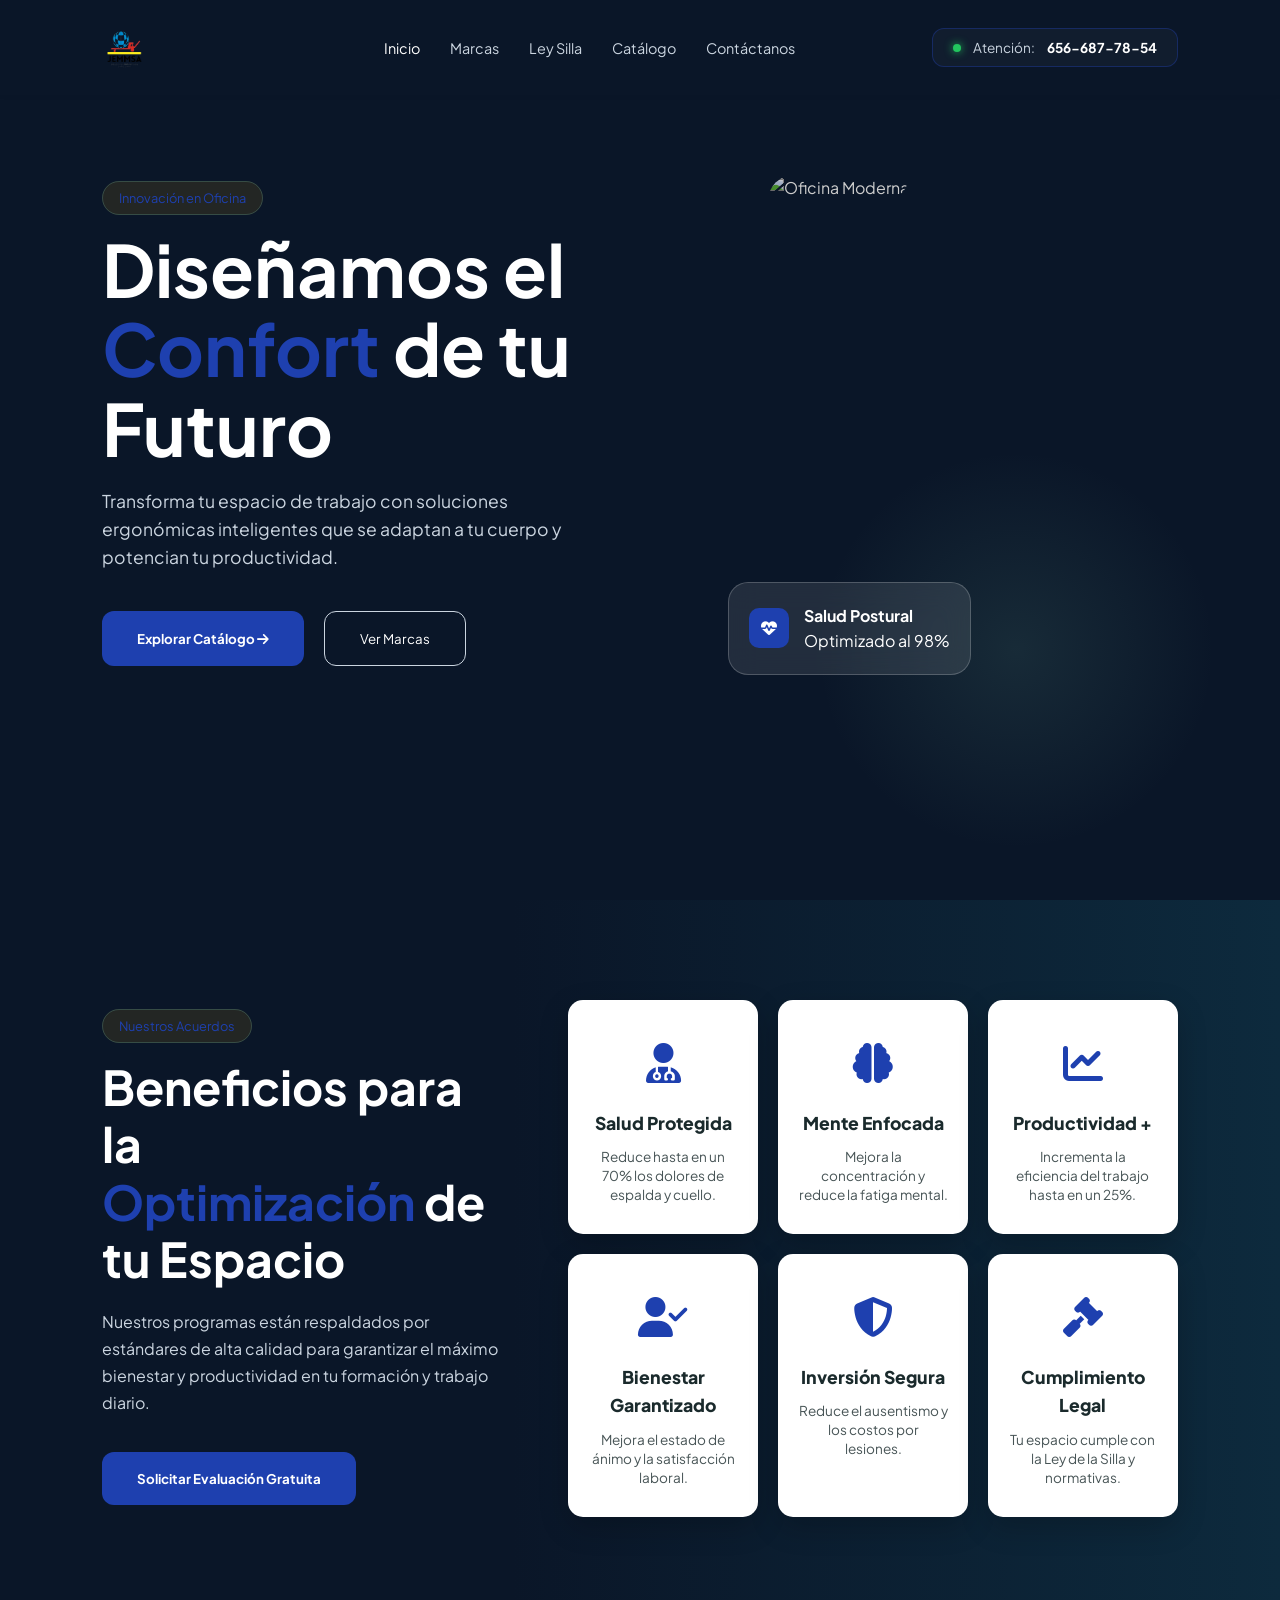
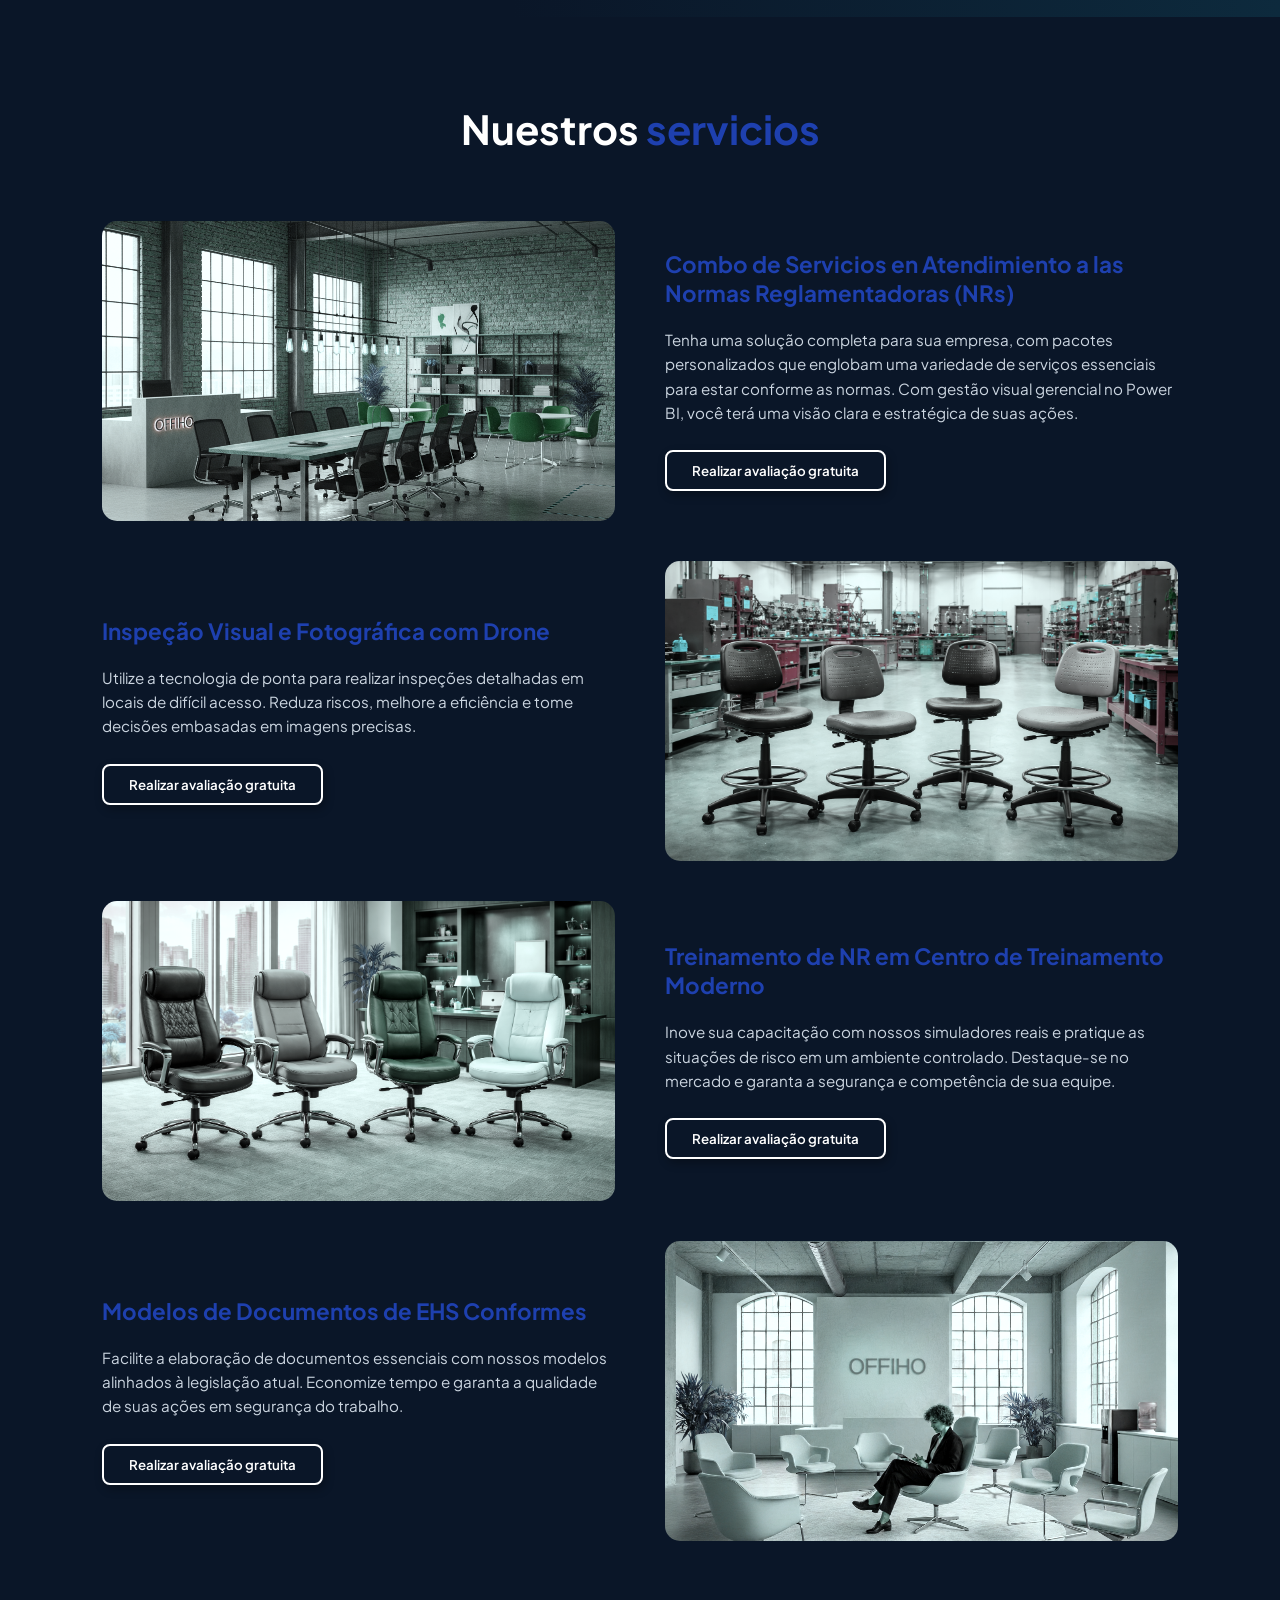
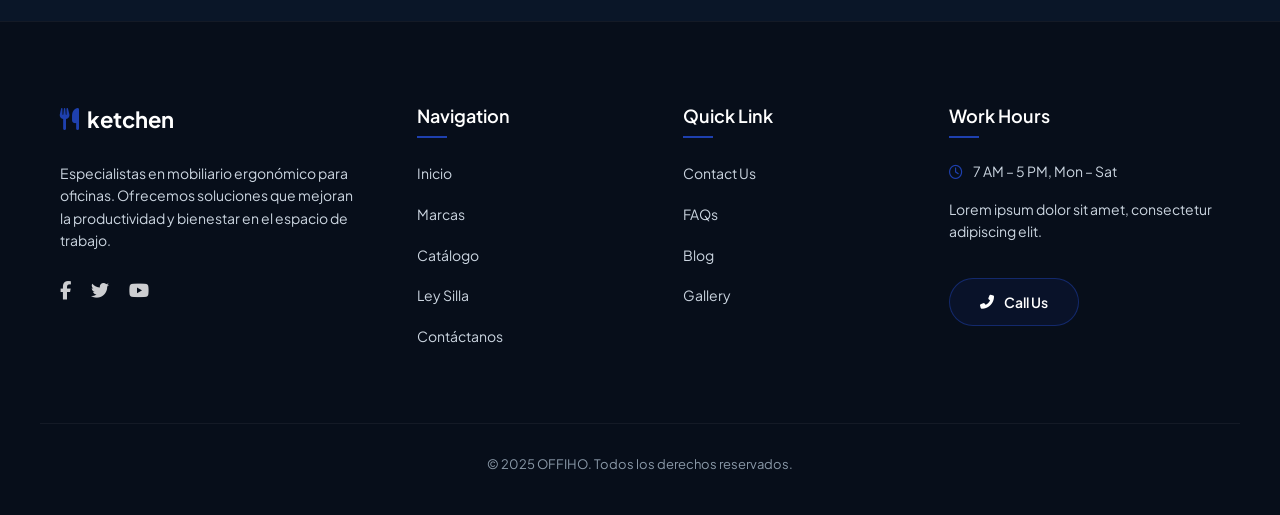
==== commit c122bc5e: "cambios en index y contactanos" ====
--- a/index.html
+++ b/index.html
@@ -3,298 +3,170 @@
 <head>
     <meta charset="UTF-8">
     <meta name="viewport" content="width=device-width, initial-scale=1.0">
-    <title>OFFIHO - Mobiliario Ergonómico de Oficina</title>
+    <title>Ergonomía y Confort | Home</title>
     <link rel="stylesheet" href="css/styles.css">
     <link rel="stylesheet" href="css/index.css">
+    <link rel="stylesheet" href="css/footer.css">
+    <link href="https://fonts.googleapis.com/css2?family=Plus+Jakarta+Sans:wght@300;400;600;800&display=swap" rel="stylesheet">
     <link rel="stylesheet" href="https://cdnjs.cloudflare.com/ajax/libs/font-awesome/6.4.0/css/all.min.css">
 </head>
-<body class="theme-transition">
-    <!-- Header cargado dinámicamente -->
-    
-    <main class="main-content">
-        <!-- Hero Section -->
-        <section class="hero-section">
-            <div class="container">
-                <div class="hero-content">
-                    <h1 class="hero-title">
-                        <span class="es-lang">Soluciones Ergonómicas para Espacios de Trabajo</span>
-                        <span class="en-lang">Ergonomic Solutions for Workspaces</span>
-                    </h1>
-                    <p class="hero-subtitle">
-                        <span class="es-lang">Mobiliario de oficina diseñado para maximizar la productividad, confort y bienestar laboral.</span>
-                        <span class="en-lang">Office furniture designed to maximize productivity, comfort, and workplace wellness.</span>
-                    </p>
-                    <div class="hero-buttons">
-                        <a href="catalogo.html" class="btn btn-primary">
-                            <span class="es-lang">Ver Catálogo</span>
-                            <span class="en-lang">View Catalog</span>
-                        </a>
-                        <a href="contactanos.html" class="btn btn-secondary">
-                            <span class="es-lang">Contactar</span>
-                            <span class="en-lang">Contact Us</span>
-                        </a>
-                    </div>
+<body>
+
+    <nav class="navbar">
+    <div class="logo">
+        <a href="index.html">
+            <img src="Imagenes/Logo.png" alt="Ergonomía y Confort - Logo" class="logo-img">
+        </a>
+    </div>
+    <ul class="nav-links">
+        <li><a href="index.html" class="active">Inicio</a></li>
+        <li><a href="marcas.html">Marcas</a></li>
+        <li><a href="ley-silla.html">Ley Silla</a></li>
+        <li><a href="catalogo.html">Catálogo</a></li>
+        <li><a href="contactanos.html">Contáctanos</a></li>
+    </ul>
+        <a href="tel:6566877854" class="btn-phone-minimal">
+            <div class="dot-live"></div>
+            <span class="phone-label">Atención:</span>
+            <span class="phone-number">656-687-78-54</span>
+        </a>
+</nav>
+
+    <section class="hero">
+        <div class="hero-container">
+            
+            <div class="hero-content">
+                <span class="badge">Innovación en Oficina</span>
+                <h1>Diseñamos el <br><span>Confort</span> de tu Futuro</h1>
+                <p>Transforma tu espacio de trabajo con soluciones ergonómicas inteligentes que se adaptan a tu cuerpo y potencian tu productividad.</p>
+                
+                <div class="hero-actions">
+                    <button class="btn-main">Explorar Catálogo <i class="fas fa-arrow-right"></i></button>
+                    <button class="btn-secondary">Ver Marcas</button>
                 </div>
             </div>
-        </section>
 
-        <!-- Categorías -->
-        <section class="categories-section">
-            <div class="container">
-                <div class="section-header">
-                    <h2 class="section-title">
-                        <span class="es-lang">Nuestras Categorías</span>
-                        <span class="en-lang">Our Categories</span>
-                    </h2>
-                    <p class="section-description">
-                        <span class="es-lang">Productos especializados para cada necesidad</span>
-                        <span class="en-lang">Specialized products for every need</span>
-                    </p>
-                </div>
-
-                <div class="categories-grid">
-                    <!-- Categoría 1 -->
-                    <div class="category-card">
-                        <div class="category-icon">
-                            <i class="fas fa-user-tie"></i>
-                        </div>
-                        <div class="category-content">
-                            <h3 class="category-title">
-                                <span class="es-lang">Ejecutivos</span>
-                                <span class="en-lang">Executive</span>
-                            </h3>
-                            <p class="category-description">
-                                <span class="es-lang">Sillas de alta gama para directivos y profesionales</span>
-                                <span class="en-lang">High-end chairs for executives and professionals</span>
-                            </p>
-                            <a href="catalogo.html?categoria=ejecutivos" class="category-link">
-                                <span class="es-lang">Ver productos</span>
-                                <span class="en-lang">View products</span> <i class="fas fa-arrow-right"></i>
-                            </a>
+            <div class="hero-visual">
+                <div class="main-image-wrapper">
+                    <img src="https://images.unsplash.com/photo-1593062096033-9a26b09da705?auto=format&fit=crop&q=80&w=800" alt="Oficina Moderna" class="main-img">
+                    
+                    <div class="glass-card floating">
+                        <div class="card-icon"><i class="fas fa-heartbeat"></i></div>
+                        <div>
+                            <h4>Salud Postural</h4>
+                            <p>Optimizado al 98%</p>
                         </div>
                     </div>
 
-                    <!-- Categoría 2 -->
-                    <div class="category-card">
-                        <div class="category-icon">
-                            <i class="fas fa-users"></i>
-                        </div>
-                        <div class="category-content">
-                            <h3 class="category-title">
-                                <span class="es-lang">Operativos</span>
-                                <span class="en-lang">Operational</span>
-                            </h3>
-                            <p class="category-description">
-                                <span class="es-lang">Mobiliario para equipos de trabajo</span>
-                                <span class="en-lang">Furniture for work teams</span>
-                            </p>
-                            <a href="catalogo.html?categoria=operativos" class="category-link">
-                                <span class="es-lang">Ver productos</span>
-                                <span class="en-lang">View products</span> <i class="fas fa-arrow-right"></i>
-                            </a>
-                        </div>
-                    </div>
-
-                    <!-- Categoría 3 -->
-                    <div class="category-card">
-                        <div class="category-icon">
-                            <i class="fas fa-industry"></i>
-                        </div>
-                        <div class="category-content">
-                            <h3 class="category-title">
-                                <span class="es-lang">Industrial</span>
-                                <span class="en-lang">Industrial</span>
-                            </h3>
-                            <p class="category-description">
-                                <span class="es-lang">Resistentes y funcionales para entornos industriales</span>
-                                <span class="en-lang">Resistant and functional for industrial environments</span>
-                            </p>
-                            <a href="catalogo.html?categoria=industrial" class="category-link">
-                                <span class="es-lang">Ver productos</span>
-                                <span class="en-lang">View products</span> <i class="fas fa-arrow-right"></i>
-                            </a>
-                        </div>
-                    </div>
-
-                    <!-- Categoría 4 -->
-                    <div class="category-card">
-                        <div class="category-icon">
-                            <i class="fas fa-door-open"></i>
-                        </div>
-                        <div class="category-content">
-                            <h3 class="category-title">
-                                <span class="es-lang">Visitantes</span>
-                                <span class="en-lang">Visitors</span>
-                            </h3>
-                            <p class="category-description">
-                                <span class="es-lang">Para recepción y áreas de espera</span>
-                                <span class="en-lang">For reception and waiting areas</span>
-                            </p>
-                            <a href="catalogo.html?categoria=visitantes" class="category-link">
-                                <span class="es-lang">Ver productos</span>
-                                <span class="en-lang">View products</span> <i class="fas fa-arrow-right"></i>
-                            </a>
-                        </div>
-                    </div>
                 </div>
             </div>
-        </section>
 
-        <!-- Marcas Destacadas -->
-        <section class="brands-section">
-            <div class="container">
-                <div class="section-header">
-                    <h2 class="section-title">
-                        <span class="es-lang">Nuestras Marcas</span>
-                        <span class="en-lang">Our Brands</span>
-                    </h2>
+        </div>
+
+        <div class="glow-sphere"></div>
+    </section>
+
+    <section class="benefits-section">
+        <div class="benefits-container">
+            
+            <div class="benefits-intro">
+                <span class="badge">Nuestros Acuerdos</span>
+                <h2>Beneficios para la <br><span>Optimización</span> de tu Espacio</h2>
+                <p>Nuestros programas están respaldados por estándares de alta calidad para garantizar el máximo bienestar y productividad en tu formación y trabajo diario.</p>
+                <button class="btn-main">Solicitar Evaluación Gratuita</button>
+            </div>
+
+           <div class="benefits-grid">
+                <div class="benefit-card">
+                    <div class="b-icon"><i class="fas fa-user-md"></i></div>
+                    <h3>Salud Protegida</h3>
+                    <p>Reduce hasta en un 70% los dolores de espalda y cuello.</p>
                 </div>
-                
-                <div class="brands-grid">
-                    <div class="brand-card">
-                        <div class="brand-logo">LUKE</div>
-                        <h3 class="brand-name">Luke</h3>
-                        <p class="brand-description">
-                            <span class="es-lang">Línea ejecutiva premium</span>
-                            <span class="en-lang">Premium executive line</span>
-                        </p>
-                    </div>
-                    
-                    <div class="brand-card">
-                        <div class="brand-logo">TEKSI</div>
-                        <h3 class="brand-name">Teksi</h3>
-                        <p class="brand-description">
-                            <span class="es-lang">Ergonomía operativa</span>
-                            <span class="en-lang">Operational ergonomics</span>
-                        </p>
-                    </div>
-                    
-                    <div class="brand-card">
-                        <div class="brand-logo">KIPALI</div>
-                        <h3 class="brand-name">Kipali</h3>
-                        <p class="brand-description">
-                            <span class="es-lang">Resistencia industrial</span>
-                            <span class="en-lang">Industrial resistance</span>
-                        </p>
-                    </div>
-                    
-                    <div class="brand-card">
-                        <div class="brand-logo">TONNATI</div>
-                        <h3 class="brand-name">Tonnati</h3>
-                        <p class="brand-description">
-                            <span class="es-lang">Diseño contemporáneo</span>
-                            <span class="en-lang">Contemporary design</span>
-                        </p>
-                    </div>
+                <div class="benefit-card">
+                    <div class="b-icon"><i class="fas fa-brain"></i></div>
+                    <h3>Mente Enfocada</h3>
+                    <p>Mejora la concentración y reduce la fatiga mental.</p>
+                </div>
+                <div class="benefit-card">
+                    <div class="b-icon"><i class="fas fa-chart-line"></i></div>
+                    <h3>Productividad +</h3>
+                    <p>Incrementa la eficiencia del trabajo hasta en un 25%.</p>
+                </div>
+                <div class="benefit-card">
+                    <div class="b-icon"><i class="fas fa-user-check"></i></div>
+                    <h3>Bienestar Garantizado</h3>
+                    <p>Mejora el estado de ánimo y la satisfacción laboral.</p>
+                </div>
+                <div class="benefit-card">
+                    <div class="b-icon"><i class="fas fa-shield-alt"></i></div>
+                    <h3>Inversión Segura</h3>
+                    <p>Reduce el ausentismo y los costos por lesiones.</p>
+                </div>
+                <div class="benefit-card">
+                    <div class="b-icon"><i class="fas fa-gavel"></i></div>
+                    <h3>Cumplimiento Legal</h3>
+                    <p>Tu espacio cumple con la Ley de la Silla y normativas.</p>
                 </div>
             </div>
-        </section>
+        </div>
+    </section>
 
-        <!-- Recursos -->
-        <section class="resources-section">
-            <div class="container">
-                <div class="section-header">
-                    <h2 class="section-title">
-                        <span class="es-lang">Recursos</span>
-                        <span class="en-lang">Resources</span>
-                    </h2>
-                    <p class="section-description">
-                        <span class="es-lang">Todo lo que necesitas para tu compra</span>
-                        <span class="en-lang">Everything you need for your purchase</span>
-                    </p>
+    <section class="services-section">
+        <div class="services-header">
+            <h2>Nuestros <span>servicios</span></h2>
+        </div>
+
+        <div class="services-container">
+            <div class="service-item">
+                <div class="service-image">
+                    <img src="Imagenes/ofi_1.png" alt="Consultoría NR">
                 </div>
-
-                <div class="resources-grid">
-                    <div class="resource-card">
-                        <div class="resource-icon">
-                            <i class="fas fa-file-pdf"></i>
-                        </div>
-                        <div class="resource-content">
-                            <h3 class="resource-title">
-                                <span class="es-lang">Listas de Precios</span>
-                                <span class="en-lang">Price Lists</span>
-                            </h3>
-                            <p class="resource-description">
-                                <span class="es-lang">Descarga nuestras listas actualizadas</span>
-                                <span class="en-lang">Download our updated lists</span>
-                            </p>
-                            <a href="#" class="resource-link">
-                                <span class="es-lang">Descargar</span>
-                                <span class="en-lang">Download</span>
-                            </a>
-                        </div>
-                    </div>
-
-                    <div class="resource-card">
-                        <div class="resource-icon">
-                            <i class="fas fa-video"></i>
-                        </div>
-                        <div class="resource-content">
-                            <h3 class="resource-title">
-                                <span class="es-lang">Video Corporativo</span>
-                                <span class="en-lang">Corporate Video</span>
-                            </h3>
-                            <p class="resource-description">
-                                <span class="es-lang">Conoce nuestra empresa</span>
-                                <span class="en-lang">Get to know our company</span>
-                            </p>
-                            <a href="#" class="resource-link">
-                                <span class="es-lang">Ver video</span>
-                                <span class="en-lang">Watch video</span>
-                            </a>
-                        </div>
-                    </div>
-
-                    <div class="resource-card">
-                        <div class="resource-icon">
-                            <i class="fas fa-clipboard-check"></i>
-                        </div>
-                        <div class="resource-content">
-                            <h3 class="resource-title">
-                                <span class="es-lang">Ley Silla</span>
-                                <span class="en-lang">Chair Law</span>
-                            </h3>
-                            <p class="resource-description">
-                                <span class="es-lang">Información sobre normativas</span>
-                                <span class="en-lang">Information about regulations</span>
-                            </p>
-                            <a href="ley-silla.html" class="resource-link">
-                                <span class="es-lang">Consultar</span>
-                                <span class="en-lang">Consult</span>
-                            </a>
-                        </div>
-                    </div>
-
-                    <div class="resource-card">
-                        <div class="resource-icon">
-                            <i class="fas fa-headset"></i>
-                        </div>
-                        <div class="resource-content">
-                            <h3 class="resource-title">
-                                <span class="es-lang">Soporte</span>
-                                <span class="en-lang">Support</span>
-                            </h3>
-                            <p class="resource-description">
-                                <span class="es-lang">Asistencia técnica y garantías</span>
-                                <span class="en-lang">Technical assistance and warranties</span>
-                            </p>
-                            <a href="#" class="resource-link">
-                                <span class="es-lang">Contactar</span>
-                                <span class="en-lang">Contact</span>
-                            </a>
-                        </div>
-                    </div>
+                <div class="service-content">
+                    <h3>Combo de Servicios en Atendimiento a las Normas Reglamentadoras (NRs)</h3>
+                    <p>Tenha uma solução completa para sua empresa, com pacotes personalizados que englobam uma variedade de serviços essenciais para estar conforme as normas. Com gestão visual gerencial no Power BI, você terá uma visão clara e estratégica de suas ações.</p>
+                    <button class="btn-outline">Realizar avaliação gratuita</button>
                 </div>
             </div>
-        </section>
-    </main>
 
-    <!-- Footer cargado dinámicamente -->
+            <div class="service-item reverse">
+                <div class="service-image">
+                    <img src="Imagenes/sillas_industriales.png" alt="Inspección Drone">
+                </div>
+                <div class="service-content">
+                    <h3>Inspeção Visual e Fotográfica com Drone</h3>
+                    <p>Utilize a tecnologia de ponta para realizar inspeções detalhadas em locais de difícil acesso. Reduza riscos, melhore a eficiência e tome decisões embasadas em imagens precisas.</p>
+                    <button class="btn-outline">Realizar avaliação gratuita</button>
+                </div>
+            </div>
+
+            <div class="service-item">
+                <div class="service-image">
+                    <img src="Imagenes/ejecutivas.png" alt="Treinamento NR">
+                </div>
+                <div class="service-content">
+                    <h3>Treinamento de NR em Centro de Treinamento Moderno</h3>
+                    <p>Inove sua capacitação com nossos simuladores reais e pratique as situações de risco em um ambiente controlado. Destaque-se no mercado e garanta a segurança e competência de sua equipe.</p>
+                    <button class="btn-outline">Realizar avaliação gratuita</button>
+                </div>
+            </div>
+
+            <div class="service-item reverse">
+                <div class="service-image">
+                    <img src="Imagenes/visitante_i.png" alt="Documentos EHS">
+                </div>
+                <div class="service-content">
+                    <h3>Modelos de Documentos de EHS Conformes</h3>
+                    <p>Facilite a elaboração de documentos essenciais com nossos modelos alinhados à legislação atual. Economize tempo e garanta a qualidade de suas ações em segurança do trabalho.</p>
+                    <button class="btn-outline">Realizar avaliação gratuita</button>
+                </div>
+            </div>
+        </div>
+    </section>
+ <!-- Footer cargado dinámicamente -->
     <div id="footer-container"></div>
-    
-    <!-- Scripts -->
+
     <script src="js/components.js"></script>
     <script src="js/main.js"></script>
-    <script src="js/index.js"></script>
+    
 </body>
 </html>
--- a/css/index.css
+++ b/css/index.css
@@ -1,597 +1,589 @@
-/* ===== ESTILOS ESPECÍFICOS PARA INDEX.HTML ===== */
+:root {
+    /* Paleta Jemmsa */
+    --bg-dark: #0a1628;        /* Azul marino profundo (Fondo principal) */
+    --accent-green: #1e40af;   /* Amarillo/Dorado Jemmsa (Acciones y destacados) */
+    --text-white: #ffffff;     /* Blanco puro */
+    --text-dim: #cbd5e0;       /* Gris azulado claro (Para párrafos) */
+    --glass: rgba(255, 180, 0, 0.1); /* Brillo sutil basado en el dorado */
+    --nav-bg: #0a1628 /* Fondo de navbar */
+}
+
+* {
+    margin: 0;
+    padding: 0;
+    box-sizing: border-box;
+    font-family: 'Plus Jakarta Sans', sans-serif;
+}
+
+body {
+    background-color: var(--bg-dark);
+    color: var(--text-white);
+    overflow-x: hidden;
+}
+
+/* Navbar */
+.navbar {
+    display: flex;
+    justify-content: space-between;
+    align-items: center;
+    padding: 25px 8%;
+    position: fixed;
+    width: 100%;
+    z-index: 1000;
+    background: var(--nav-bg);
+    backdrop-filter: blur(10px);
+}
+
+.logo {
+    display: flex;
+    align-items: center;
+    gap: 12px;
+    font-weight: 800;
+    font-size: 1.2rem;
+}
+
+.logo-icon {
+    width: 30px;
+    height: 30px;
+    background: var(--accent-green);
+    border-radius: 8px;
+    transform: rotate(45deg);
+}
+
+.nav-links {
+    display: flex;
+    list-style: none;
+    gap: 30px;
+    margin-left: 100px;
+}
+.nav-links a {
+    text-decoration: none;
+    color: var(--text-dim);
+    font-size: 0.9rem;
+    transition: 0.3s;
+}
+
+.nav-links a.active, .nav-links a:hover {
+    color: var(--text-white);
+}
+
+
 
 /* Hero Section */
-.hero-section {
-    background: linear-gradient(135deg, rgba(41, 128, 185, 0.9), rgba(39, 174, 96, 0.9)), 
-                url('../Imagenes/hero-bg.jpg') center/cover no-repeat;
-    color: white;
-    padding: 140px 0 100px;
-    margin-top: 80px;
+.hero {
+    height: 100vh;
+    display: flex;
+    align-items: center;
+    padding: 0 8%;
+    position: relative;
+}
+
+.hero-container {
+    display: grid;
+    grid-template-columns: 1.2fr 0.8fr;
+    gap: 50px;
+    align-items: center;
+    width: 100%;
+    z-index: 2;
+}
+
+/* Texto Dinámico */
+.badge {
+    background: var(--glass);
+    padding: 8px 16px;
+    border-radius: 50px;
+    font-size: 0.8rem;
+    color: var(--accent-green);
+    border: 1px solid rgba(100, 161, 145, 0.3);
+}
+
+.hero-content h1 {
+    font-size: 4.5rem;
+    margin: 20px 0;
+    line-height: 1.1;
+}
+
+.hero-content h1 span {
+    color: var(--accent-green);
+}
+
+.hero-content p {
+    color: var(--text-dim);
+    font-size: 1.1rem;
+    line-height: 1.6;
+    max-width: 500px;
+    margin-bottom: 40px;
+}
+
+.hero-actions {
+    display: flex;
+    gap: 20px;
+    margin-bottom: 50px;
+}
+
+.btn-main {
+    background: var(--accent-green);
+    border: none;
+    padding: 18px 35px;
+    border-radius: 12px;
+    color: white;
+    font-weight: 700;
+    cursor: pointer;
+    transition: 0.3s;
+}
+
+.btn-main:hover {
+    transform: translateY(-5px);
+    box-shadow: 0 10px 20px rgba(100, 161, 145, 0.3);
+}
+
+.btn-secondary {
+    background: transparent;
+    border: 1px solid var(--text-dim);
+    padding: 18px 35px;
+    border-radius: 12px;
+    color: white;
+    cursor: pointer;
+}
+
+/* Visual e Imagen */
+.hero-visual {
+    position: relative;
+}
+
+.main-image-wrapper {
+    position: relative;
+    width: 100%;
+    height: 550px;
+}
+
+.main-img {
+    width: 100%;
+    height: 100%;
+    object-fit: cover;
+    border-radius: 200px 0 200px 0; /* Curva dinámica similar a la de contacto */
+    filter: brightness(0.8);
+    transition: 0.5s;
+}
+
+.main-img:hover {
+    filter: brightness(1);
+}
+
+/* Tarjeta Flotante */
+.glass-card {
+    position: absolute;
+    bottom: 50px;
+    left: -40px;
+    background: rgba(255, 255, 255, 0.1);
+    backdrop-filter: blur(15px);
+    padding: 20px;
+    border-radius: 20px;
+    border: 1px solid rgba(255, 255, 255, 0.2);
+    display: flex;
+    align-items: center;
+    gap: 15px;
+}
+
+.card-icon {
+    width: 40px;
+    height: 40px;
+    background: var(--accent-green);
+    border-radius: 10px;
+    display: flex;
+    align-items: center;
+    justify-content: center;
+}
+
+/* Animaciones */
+@keyframes floating {
+    0% { transform: translateY(0px); }
+    50% { transform: translateY(-15px); }
+    100% { transform: translateY(0px); }
+}
+
+.floating {
+    animation: floating 3s ease-in-out infinite;
+}
+
+.glow-sphere {
+    position: absolute;
+    width: 400px;
+    height: 400px;
+    background: radial-gradient(circle, rgba(100, 161, 145, 0.15) 0%, transparent 70%);
+    top: 50%;
+    right: 5%;
+    z-index: 1;
+}
+
+/* Scroll Indicator */
+.scroll-indicator {
+    position: absolute;
+    bottom: -60px;
+    right: 50px;
+    display: flex;
+    flex-direction: column;
+    align-items: center;
+    gap: 10px;
+    color: var(--text-dim);
+    font-size: 0.7rem;
+}
+
+.mouse {
+    width: 20px;
+    height: 35px;
+    border: 2px solid var(--text-dim);
+    border-radius: 20px;
+}
+
+/* Estilos para la sección de Beneficios/Acuerdos */
+.benefits-section {
+    padding: 100px 8%;
+    background-image: linear-gradient(to right, var(--bg-dark) 40%, #0d2a3d 100%);
+    position: relative;
+}
+
+.benefits-container {
+    display: grid;
+    grid-template-columns: 0.8fr 1.2fr;
+    gap: 60px;
+    align-items: center;
+}
+
+.benefits-intro h2 {
+    font-size: 3rem;
+    margin: 20px 0;
+    line-height: 1.2;
+}
+
+.benefits-intro h2 span {
+    color: var(--accent-green);
+}
+
+.benefits-intro p {
+    color: var(--text-dim);
+    line-height: 1.7;
+    margin-bottom: 35px;
+}
+
+/* Grilla de Tarjetas Blancas */
+.benefits-grid {
+    display: grid;
+    grid-template-columns: repeat(3, 1fr);
+    gap: 20px;
+}
+
+.benefit-card {
+    background: white;
+    padding: 30px 20px;
+    border-radius: 15px;
     text-align: center;
+    color: #1a2a2c;
+    transition: 0.4s ease;
+    box-shadow: 0 10px 30px rgba(0,0,0,0.2);
+}
+
+.benefit-card:hover {
+    transform: translateY(-10px);
+    background: var(--accent-green);
+    color: white;
+}
+
+.b-icon {
+    font-size: 2.5rem;
+    color: var(--accent-green);
+    margin-bottom: 15px;
+    transition: 0.3s;
+}
+
+.benefit-card:hover .b-icon {
+    color: white;
+}
+
+.benefit-card h3 {
+    font-size: 1.1rem;
+    margin-bottom: 10px;
+    font-weight: 800;
+}
+
+.benefit-card p {
+    font-size: 0.85rem;
+    line-height: 1.4;
+    opacity: 0.8;
+}
+
+/* Responsivo para tablets y móviles */
+@media (max-width: 1100px) {
+    .benefits-grid {
+        grid-template-columns: repeat(2, 1fr);
+    }
+}
+
+@media (max-width: 850px) {
+    .benefits-container {
+        grid-template-columns: 1fr;
+    }
+    .benefits-grid {
+        grid-template-columns: 1fr;
+    }
+    .benefits-intro {
+        text-align: center;
+    }
+}
+
+/* Estilos para la sección de Servicios (Imagen proporcionada) */
+.services-section {
+    padding: 80px 8%;
+    background-color: var(--bg-dark);
+}
+
+.services-header {
+    text-align: center;
+    margin-bottom: 60px;
+}
+
+.services-header h2 {
+    font-size: 2.5rem;
     position: relative;
-    overflow: hidden;
-}
-
-.hero-section::before {
+    display: inline-block;
+}
+
+.services-header h2 span {
+    color: var(--accent-green);
+}
+
+/* Línea decorativa arriba del título como en la imagen */
+.services-header::before {
     content: '';
     position: absolute;
-    top: 0;
-    left: 0;
+    top: -20px;
+    left: 50%;
+    transform: translateX(-50%);
+    width: 60px;
+    height: 3px;
+    background: var(--accent-green);
+}
+
+.services-container {
+    display: flex;
+    flex-direction: column;
+    gap: 40px;
+}
+
+.service-item {
+    display: flex;
+    align-items: center;
+    gap: 50px;
+    min-height: 300px;
+}
+
+.service-item.reverse {
+    flex-direction: row-reverse;
+}
+
+.service-image {
+    flex: 1;
+    height: 300px;
+    overflow: hidden;
+    border-radius: 15px;
+}
+
+.service-image img {
     width: 100%;
     height: 100%;
-    background: radial-gradient(circle at 20% 50%, rgba(255, 255, 255, 0.1) 0%, transparent 50%);
-    pointer-events: none;
-}
-
-.hero-content {
-    max-width: 800px;
-    margin: 0 auto;
-    position: relative;
-    z-index: 1;
-}
-
-.hero-title {
-    font-size: 3.5rem;
-    font-weight: 800;
+    object-fit: cover;
+    filter: saturate(0.5) sepia(0.2) hue-rotate(130deg); /* Efecto verdoso de la imagen */
+    transition: 0.5s;
+}
+
+.service-item:hover .service-image img {
+    filter: saturate(1) sepia(0);
+}
+
+.service-content {
+    flex: 1;
+}
+
+.service-content h3 {
+    font-size: 1.4rem;
+    color: var(--accent-green);
+    margin-bottom: 20px;
+    line-height: 1.3;
+}
+
+.service-content p {
+    color: var(--text-dim);
+    font-size: 0.95rem;
+    line-height: 1.6;
     margin-bottom: 25px;
-    line-height: 1.2;
-    text-shadow: 0 2px 10px rgba(0, 0, 0, 0.2);
-}
-
-.hero-subtitle {
-    font-size: 1.3rem;
-    margin-bottom: 40px;
-    opacity: 0.95;
-    line-height: 1.6;
-    max-width: 700px;
-    margin-left: auto;
-    margin-right: auto;
-}
-
-.hero-buttons {
-    display: flex;
-    gap: 20px;
+}
+
+.btn-outline {
+    background: transparent;
+    border: 2px solid #ffffff;
+    color: white;
+    padding: 10px 25px;
+    border-radius: 8px;
+    font-weight: 600;
+    cursor: pointer;
+    transition: 0.3s;
+    box-shadow: 2px 4px 10px rgba(0,0,0,0.3);
+}
+
+.btn-outline:hover {
+    background: white;
+    color: var(--bg-dark);
+}
+
+/* Responsivo para Servicios */
+@media (max-width: 850px) {
+    .service-item, .service-item.reverse {
+        flex-direction: column;
+        text-align: center;
+    }
+    
+    .service-image {
+        width: 100%;
+        height: 250px;
+    }
+}
+
+/* Logo styles */
+.logo {
+    display: flex;
+    align-items: center;
+}
+
+.logo a {
+    display: flex;
+    align-items: center;
+    text-decoration: none;
+    height: 100%;
+}
+
+.logo-img {
+    height: 45px; /* Ajusta esta altura según tu logo */
+    width: auto;
+    object-fit: contain;
+    transition: all 0.3s ease;
+}
+
+/* Versión responsiva */
+@media (max-width: 768px) {
+    .logo-img {
+        height: 35px; /* Más pequeño en móviles */
+    }
+}
+
+/* Si quieres un logo con efecto hover */
+.logo-img:hover {
+    transform: scale(1.05);
+    opacity: 0.9;
+}
+
+/* Si necesitas versiones para diferentes resoluciones */
+.logo-img {
+    max-height: 50px;
+}
+
+/* Para pantallas muy grandes */
+@media (min-width: 1400px) {
+    .logo-img {
+        height: 55px;
+    }
+}
+
+/* Estilo del nuevo botón basado en la imagen */
+.cta-nav-browse {
+    display: flex;
+    align-items: center;
+    background: linear-gradient(to right, #00d2ff, #1e40af); /* Degradado cian a azul profesional */
+    padding: 5px 25px 5px 5px; /* Padding reducido a la izquierda para el círculo */
+    border-radius: 50px;
+    text-decoration: none;
+    color: white;
+    font-weight: 700;
+    font-size: 0.9rem;
+    transition: transform 0.3s ease, box-shadow 0.3s ease;
+    border: 1px solid rgba(255, 255, 255, 0.2);
+}
+
+.cta-nav-browse:hover {
+    transform: translateY(-2px);
+    box-shadow: 0 5px 15px rgba(0, 210, 255, 0.4);
+}
+
+/* El círculo del icono (parte izquierda del botón) */
+.icon-circle {
+    width: 35px;
+    height: 35px;
+    background: rgba(255, 255, 255, 0.2); /* Efecto de brillo sutil circular */
+    border-radius: 50%;
+    display: flex;
+    align-items: center;
     justify-content: center;
-    flex-wrap: wrap;
-}
-
-.hero-buttons .btn {
-    padding: 16px 35px;
-    font-size: 1.1rem;
-    font-weight: 600;
-    border-radius: 50px;
-    transition: all 0.3s cubic-bezier(0.4, 0, 0.2, 1);
-    min-width: 180px;
-}
-
-.hero-buttons .btn-primary {
-    background: white;
-    color: var(--primary-color);
-    border: 2px solid white;
-}
-
-.hero-buttons .btn-primary:hover {
-    background: transparent;
-    color: white;
-    transform: translateY(-5px);
-    box-shadow: 0 10px 25px rgba(255, 255, 255, 0.2);
-}
-
-.hero-buttons .btn-secondary {
-    background: transparent;
-    color: white;
-    border: 2px solid white;
-}
-
-.hero-buttons .btn-secondary:hover {
-    background: white;
-    color: var(--primary-color);
-    transform: translateY(-5px);
-}
-
-/* Secciones comunes */
-.section-header {
-    text-align: center;
-    margin-bottom: 60px;
-}
-
-.section-title {
-    font-size: 2.8rem;
-    color: var(--primary-color);
-    margin-bottom: 15px;
-    position: relative;
-    display: inline-block;
-}
-
-.section-title::after {
-    content: '';
-    position: absolute;
-    bottom: -10px;
-    left: 50%;
-    transform: translateX(-50%);
-    width: 80px;
-    height: 4px;
-    background: linear-gradient(90deg, var(--primary-color), var(--secondary-color));
-    border-radius: 2px;
-}
-
-.section-description {
-    font-size: 1.2rem;
-    color: var(--gray-color);
-    max-width: 700px;
-    margin: 25px auto 0;
-    line-height: 1.6;
-}
-
-/* Categorías */
-.categories-section {
-    padding: 100px 0;
-    background: var(--bg-light);
-}
-
-.categories-grid {
-    display: grid;
-    grid-template-columns: repeat(auto-fit, minmax(280px, 1fr));
-    gap: 30px;
-}
-
-.category-card {
-    background: white;
-    border-radius: 20px;
-    padding: 40px 30px;
-    text-align: center;
-    box-shadow: 0 10px 30px rgba(0, 0, 0, 0.08);
-    transition: all 0.4s cubic-bezier(0.4, 0, 0.2, 1);
-    border: 1px solid rgba(0, 0, 0, 0.05);
-    position: relative;
-    overflow: hidden;
-}
-
-.category-card::before {
-    content: '';
-    position: absolute;
-    top: 0;
-    left: 0;
-    width: 100%;
-    height: 5px;
-    background: linear-gradient(90deg, var(--primary-color), var(--secondary-color));
-    transform: scaleX(0);
-    transition: transform 0.4s ease;
-}
-
-.category-card:hover {
-    transform: translateY(-15px);
-    box-shadow: 0 20px 40px rgba(0, 0, 0, 0.12);
-}
-
-.category-card:hover::before {
-    transform: scaleX(1);
-}
-
-.category-icon {
-    font-size: 3.5rem;
-    color: var(--primary-color);
-    margin-bottom: 25px;
-    height: 80px;
-    display: flex;
-    align-items: center;
-    justify-content: center;
-}
-
-.category-content {
-    flex: 1;
-}
-
-.category-title {
-    font-size: 1.6rem;
-    color: var(--dark-color);
-    margin-bottom: 15px;
-    font-weight: 700;
-}
-
-.category-description {
-    color: var(--gray-color);
-    margin-bottom: 25px;
-    line-height: 1.6;
-    font-size: 1rem;
-}
-
-.category-link {
-    color: var(--primary-color);
+    margin-right: 15px;
+    box-shadow: inset 0 0 10px rgba(255, 255, 255, 0.3);
+}
+
+.icon-circle i {
+    font-size: 0.9rem;
+    color: #ffffff;
+    /* Un ligero resplandor para imitar la imagen borrosa */
+    text-shadow: 0 0 5px rgba(255, 255, 255, 0.5); 
+}
+
+.btn-text {
+    letter-spacing: 1px;
+    text-transform: uppercase;
+}
+
+/* Ajuste responsivo para el nuevo botón */
+@media (max-width: 768px) {
+    .cta-nav-browse {
+        padding: 4px 15px 4px 4px;
+        font-size: 0.8rem;
+    }
+    .icon-circle {
+        width: 30px;
+        height: 30px;
+    }
+}
+
+.btn-phone-minimal {
+    display: flex;
+    align-items: center;
+    gap: 12px;
+    background: rgba(255, 255, 255, 0.03);
+    border: 1px solid rgba(30, 64, 175, 0.4);
+    padding: 8px 20px;
+    border-radius: 12px;
     text-decoration: none;
-    font-weight: 600;
-    display: inline-flex;
-    align-items: center;
-    gap: 8px;
+    color: white;
+    font-size: 0.85rem;
     transition: all 0.3s ease;
-    font-size: 1rem;
-}
-
-.category-link:hover {
-    color: var(--secondary-color);
-    gap: 12px;
-}
-
-.category-link i {
-    font-size: 0.9rem;
-    transition: transform 0.3s ease;
-}
-
-.category-link:hover i {
-    transform: translateX(5px);
-}
-
-/* Marcas */
-.brands-section {
-    padding: 100px 0;
-    background: white;
-}
-
-.brands-grid {
-    display: grid;
-    grid-template-columns: repeat(auto-fit, minmax(250px, 1fr));
-    gap: 30px;
-}
-
-.brand-card {
-    background: var(--bg-light);
-    border-radius: 15px;
-    padding: 40px 25px;
-    text-align: center;
-    transition: all 0.3s ease;
-    border: 2px solid transparent;
-}
-
-.brand-card:hover {
-    border-color: var(--primary-color);
-    transform: translateY(-10px);
-    box-shadow: 0 15px 35px rgba(41, 128, 185, 0.1);
-}
-
-.brand-logo {
-    font-size: 2.5rem;
-    font-weight: 900;
-    color: var(--primary-color);
-    margin-bottom: 20px;
-    height: 80px;
-    display: flex;
-    align-items: center;
-    justify-content: center;
-    background: white;
-    border-radius: 10px;
-    padding: 15px;
-    box-shadow: 0 5px 15px rgba(0, 0, 0, 0.05);
-}
-
-.brand-name {
-    font-size: 1.5rem;
-    color: var(--dark-color);
-    margin-bottom: 10px;
-    font-weight: 700;
-}
-
-.brand-description {
-    color: var(--gray-color);
-    font-size: 0.95rem;
-    line-height: 1.5;
-}
-
-/* Recursos */
-.resources-section {
-    padding: 100px 0;
-    background: linear-gradient(135deg, #f8fafc 0%, #edf2f7 100%);
-}
-
-.resources-grid {
-    display: grid;
-    grid-template-columns: repeat(auto-fit, minmax(280px, 1fr));
-    gap: 30px;
-}
-
-.resource-card {
-    background: white;
-    border-radius: 15px;
-    padding: 35px 30px;
-    box-shadow: 0 10px 30px rgba(0, 0, 0, 0.08);
-    transition: all 0.3s ease;
-    display: flex;
-    flex-direction: column;
-    align-items: center;
-    text-align: center;
-    border: 1px solid rgba(0, 0, 0, 0.05);
-}
-
-.resource-card:hover {
-    transform: translateY(-10px);
-    box-shadow: 0 20px 40px rgba(0, 0, 0, 0.12);
-}
-
-.resource-icon {
-    width: 70px;
-    height: 70px;
-    background: linear-gradient(135deg, var(--primary-color), var(--secondary-color));
+}
+
+.btn-phone-minimal:hover {
+    background: rgba(30, 64, 175, 0.1);
+    border-color: #1e40af;
+    box-shadow: 0 0 20px rgba(30, 64, 175, 0.2);
+}
+
+.dot-live {
+    width: 8px;
+    height: 8px;
+    background-color: #22c55e; /* Verde de "En línea" */
     border-radius: 50%;
-    display: flex;
-    align-items: center;
-    justify-content: center;
-    margin-bottom: 25px;
-    color: white;
-    font-size: 1.8rem;
-}
-
-.resource-content {
-    flex: 1;
-}
-
-.resource-title {
-    font-size: 1.4rem;
-    color: var(--dark-color);
-    margin-bottom: 15px;
-    font-weight: 700;
-}
-
-.resource-description {
-    color: var(--gray-color);
-    margin-bottom: 25px;
-    line-height: 1.6;
-    font-size: 0.95rem;
-}
-
-.resource-link {
-    display: inline-block;
-    padding: 10px 25px;
-    background: var(--primary-color);
-    color: white;
-    text-decoration: none;
-    border-radius: 50px;
-    font-weight: 600;
-    transition: all 0.3s ease;
-    font-size: 0.95rem;
-}
-
-.resource-link:hover {
-    background: var(--secondary-color);
-    transform: translateY(-3px);
-    box-shadow: 0 7px 20px rgba(41, 128, 185, 0.3);
-}
-
-/* ===== MODO OSCURO ===== */
-
-/* Variables para modo oscuro */
-.dark-mode .categories-section {
-    background: var(--bg-dark-secondary);
-}
-
-.dark-mode .section-title {
-    color: var(--text-light);
-}
-
-.dark-mode .section-description {
-    color: var(--text-light-secondary);
-}
-
-.dark-mode .category-card {
-    background: var(--bg-dark);
-    border-color: rgba(255, 255, 255, 0.05);
-    box-shadow: 0 10px 30px rgba(0, 0, 0, 0.2);
-}
-
-.dark-mode .category-card:hover {
-    box-shadow: 0 20px 40px rgba(0, 0, 0, 0.3);
-}
-
-.dark-mode .category-title {
-    color: var(--text-light);
-}
-
-.dark-mode .category-description {
-    color: var(--text-light-secondary);
-}
-
-.dark-mode .category-link {
-    color: var(--secondary-color);
-}
-
-.dark-mode .category-link:hover {
-    color: var(--primary-color);
-}
-
-.dark-mode .brands-section {
-    background: var(--bg-dark);
-}
-
-.dark-mode .brand-card {
-    background: var(--bg-dark-secondary);
-    border: 2px solid rgba(255, 255, 255, 0.05);
-}
-
-.dark-mode .brand-card:hover {
-    border-color: var(--primary-color);
-    box-shadow: 0 15px 35px rgba(41, 128, 185, 0.15);
-}
-
-.dark-mode .brand-logo {
-    background: var(--bg-dark);
-    color: var(--secondary-color);
-    box-shadow: 0 5px 15px rgba(0, 0, 0, 0.2);
-}
-
-.dark-mode .brand-name {
-    color: var(--text-light);
-}
-
-.dark-mode .brand-description {
-    color: var(--text-light-secondary);
-}
-
-.dark-mode .resources-section {
-    background: linear-gradient(135deg, var(--bg-dark) 0%, var(--bg-dark-secondary) 100%);
-}
-
-.dark-mode .resource-card {
-    background: var(--bg-dark);
-    border-color: rgba(255, 255, 255, 0.05);
-    box-shadow: 0 10px 30px rgba(0, 0, 0, 0.2);
-}
-
-.dark-mode .resource-card:hover {
-    box-shadow: 0 20px 40px rgba(0, 0, 0, 0.3);
-}
-
-.dark-mode .resource-title {
-    color: var(--text-light);
-}
-
-.dark-mode .resource-description {
-    color: var(--text-light-secondary);
-}
-
-.dark-mode .resource-icon {
-    background: linear-gradient(135deg, var(--secondary-color), var(--primary-color));
-}
-
-/* Ajustes específicos para el modo oscuro en botones */
-.dark-mode .btn-primary {
-    background: var(--primary-color);
-    color: white;
-}
-
-.dark-mode .btn-primary:hover {
-    background: var(--primary-color);
-}
-
-.dark-mode .btn-secondary {
-    background: transparent;
-    color: white;
-    border-color: white;
-}
-
-.dark-mode .btn-secondary:hover {
-    background: var(--primary-color);
-    color: white;
-}
-
-/* Ajustes para el contenedor en modo oscuro */
-.dark-mode .container {
-    background-color: transparent;
-}
-
-/* Transiciones suaves para el cambio de tema */
-.categories-section,
-.brands-section,
-.resources-section,
-.category-card,
-.brand-card,
-.resource-card,
-.section-title,
-.section-description,
-.category-title,
-.category-description,
-.category-link,
-.brand-logo,
-.brand-name,
-.brand-description,
-.resource-title,
-.resource-description,
-.btn-primary,
-.btn-secondary {
-    transition: background-color 0.3s ease, 
-                color 0.3s ease, 
-                border-color 0.3s ease,
-                box-shadow 0.3s ease;
-}
-
-/* Responsive */
-@media (max-width: 1024px) {
-    .hero-title {
-        font-size: 2.8rem;
-    }
-    
-    .section-title {
-        font-size: 2.4rem;
-    }
-    
-    .categories-grid,
-    .brands-grid,
-    .resources-grid {
-        grid-template-columns: repeat(2, 1fr);
-    }
-}
-
-@media (max-width: 768px) {
-    .hero-section {
-        padding: 120px 0 80px;
-        margin-top: 70px;
-    }
-    
-    .hero-title {
-        font-size: 2.2rem;
-    }
-    
-    .hero-subtitle {
-        font-size: 1.1rem;
-        padding: 0 20px;
-    }
-    
-    .hero-buttons {
-        flex-direction: column;
-        align-items: center;
-        gap: 15px;
-    }
-    
-    .hero-buttons .btn {
-        width: 100%;
-        max-width: 300px;
-    }
-    
-    .section-title {
-        font-size: 2rem;
-    }
-    
-    .categories-section,
-    .brands-section,
-    .resources-section {
-        padding: 70px 0;
-    }
-    
-    .categories-grid,
-    .brands-grid,
-    .resources-grid {
-        grid-template-columns: 1fr;
-        gap: 25px;
-    }
-    
-    .category-card,
-    .brand-card,
-    .resource-card {
-        padding: 30px 20px;
-    }
-}
-
-@media (max-width: 480px) {
-    .hero-title {
-        font-size: 1.8rem;
-    }
-    
-    .hero-subtitle {
-        font-size: 1rem;
-    }
-    
-    .section-title {
-        font-size: 1.7rem;
-    }
-    
-    .category-icon,
-    .brand-logo,
-    .resource-icon {
-        font-size: 2.5rem;
-        height: 70px;
-    }
-}
-
-.container {
-    width: 100%;
-    max-width: 1600px;
-    margin: 0 auto;
-    padding: 0 20px;
+    box-shadow: 0 0 8px #22c55e;
+    animation: pulse-green 2s infinite;
+}
+
+.phone-label { color: var(--text-dim); font-weight: 400; }
+.phone-number { font-weight: 700; color: white; }
+
+@keyframes pulse-green {
+    0% { transform: scale(0.95); box-shadow: 0 0 0 0 rgba(34, 197, 94, 0.7); }
+    70% { transform: scale(1); box-shadow: 0 0 0 10px rgba(34, 197, 94, 0); }
+    100% { transform: scale(0.95); box-shadow: 0 0 0 0 rgba(34, 197, 94, 0); }
 }
--- a/css/footer.css
+++ b/css/footer.css
@@ -0,0 +1,180 @@
+/* --- ESTILO FOOTER AZUL PROFESIONAL --- */
+.custom-footer {
+    /* Un azul marino profundo pero con matiz profesional (oscuro) */
+    background-color: #070e1a; 
+    color: #cbd5e0;
+    padding: 80px 0 40px 0;
+    font-family: 'Poppins', sans-serif;
+    border-top: 1px solid rgba(255, 255, 255, 0.05); /* Línea sutil superior */
+}
+
+.footer-container {
+    max-width: 1200px;
+    margin: 0 auto;
+    display: grid;
+    grid-template-columns: 1.4fr 1fr 1fr 1.2fr;
+    gap: 40px;
+    padding: 0 20px;
+}
+
+/* Columna del Logo */
+.footer-logo-brand {
+    color: #ffffff;
+    font-size: 22px;
+    font-weight: 700;
+    margin-bottom: 25px;
+    display: flex;
+    align-items: center;
+    gap: 8px;
+}
+
+.footer-logo-brand i {
+    color: #1e40af; /* Azul vibrante profesional */
+}
+
+.footer-description {
+    font-size: 14px;
+    line-height: 1.6;
+    margin-bottom: 25px;
+    max-width: 300px;
+    color: #cbd5e0; /* Texto suavizado */
+}
+
+.footer-social-links {
+    display: flex;
+    gap: 20px;
+}
+
+.footer-social-links a {
+    color: #ffffff;
+    font-size: 18px;
+    transition: 0.3s;
+    opacity: 0.8;
+}
+
+.footer-social-links a:hover {
+    color: #1e40af; /* Cambio al azul de acento */
+    opacity: 1;
+}
+
+/* Títulos y Listas */
+.footer-title {
+    color: #ffffff;
+    font-size: 18px;
+    margin-bottom: 30px;
+    font-weight: 600;
+    position: relative;
+}
+
+/* Pequeña línea decorativa bajo el título */
+.footer-title::after {
+    content: '';
+    position: absolute;
+    left: 0;
+    bottom: -8px;
+    width: 30px;
+    height: 2px;
+    background-color: #1e40af;
+}
+
+.footer-list {
+    list-style: none;
+    padding: 0;
+}
+
+.footer-list li {
+    margin-bottom: 15px;
+}
+
+.footer-list li a {
+    color: #cbd5e0;
+    text-decoration: none;
+    font-size: 14px;
+    transition: 0.3s;
+}
+
+.footer-list li a:hover {
+    color: #ffffff;
+    padding-left: 5px; /* Efecto sutil de movimiento */
+}
+
+/* Columna Horarios y Botón */
+.footer-hours p {
+    font-size: 14px;
+    margin-bottom: 15px;
+    display: flex;
+    align-items: center;
+    gap: 10px;
+}
+
+.footer-hours i {
+    color: #1e40af; /* Iconos en azul profesional */
+}
+
+.hours-text {
+    line-height: 1.6;
+}
+
+.footer-call-btn {
+    display: inline-flex;
+    align-items: center;
+    gap: 10px;
+    padding: 12px 30px;
+    /* Borde azul translúcido */
+    border: 1px solid rgba(30, 64, 175, 0.5); 
+    border-radius: 50px;
+    color: #ffffff;
+    background-color: rgba(30, 64, 175, 0.1);
+    text-decoration: none;
+    font-size: 14px;
+    font-weight: 600;
+    margin-top: 20px;
+    transition: 0.3s;
+}
+
+.footer-call-btn:hover {
+    background-color: #1e40af;
+    border-color: #1e40af;
+    color: #ffffff;
+    transform: translateY(-2px);
+}
+
+/* Línea y Copyright */
+.footer-bottom-line {
+    max-width: 1200px;
+    height: 1px;
+    background-color: rgba(255, 255, 255, 0.05);
+    margin: 60px auto 30px auto;
+}
+
+.footer-copyright {
+    text-align: center;
+    font-size: 13px;
+    color: #8a99a8;
+}
+
+/* Responsivo */
+@media (max-width: 992px) {
+    .footer-container {
+        grid-template-columns: 1fr 1fr;
+        gap: 50px;
+    }
+}
+
+@media (max-width: 600px) {
+    .footer-container {
+        grid-template-columns: 1fr;
+        text-align: center;
+    }
+    .footer-social-links, .footer-logo-brand, .footer-hours p {
+        justify-content: center;
+    }
+    .footer-title::after {
+        left: 50%;
+        transform: translateX(-50%);
+    }
+    .footer-description {
+        margin-left: auto;
+        margin-right: auto;
+    }
+}
